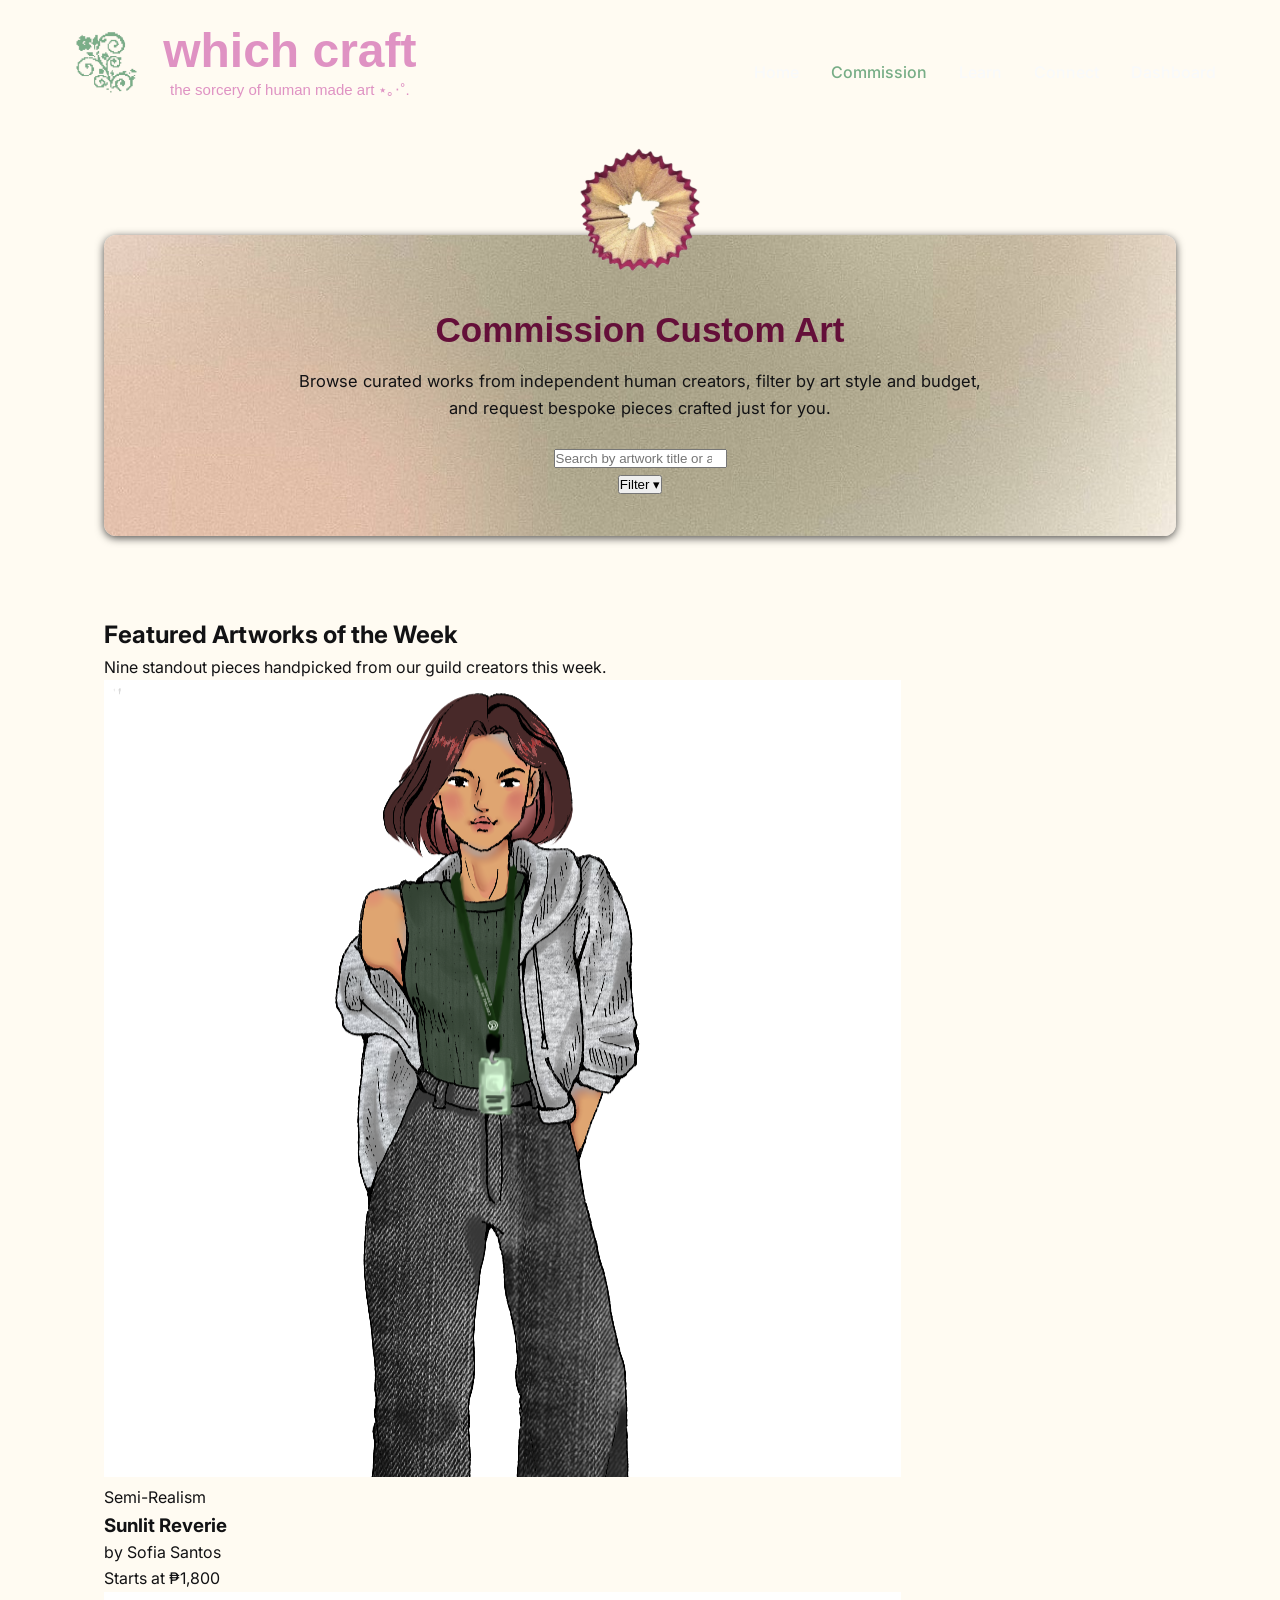
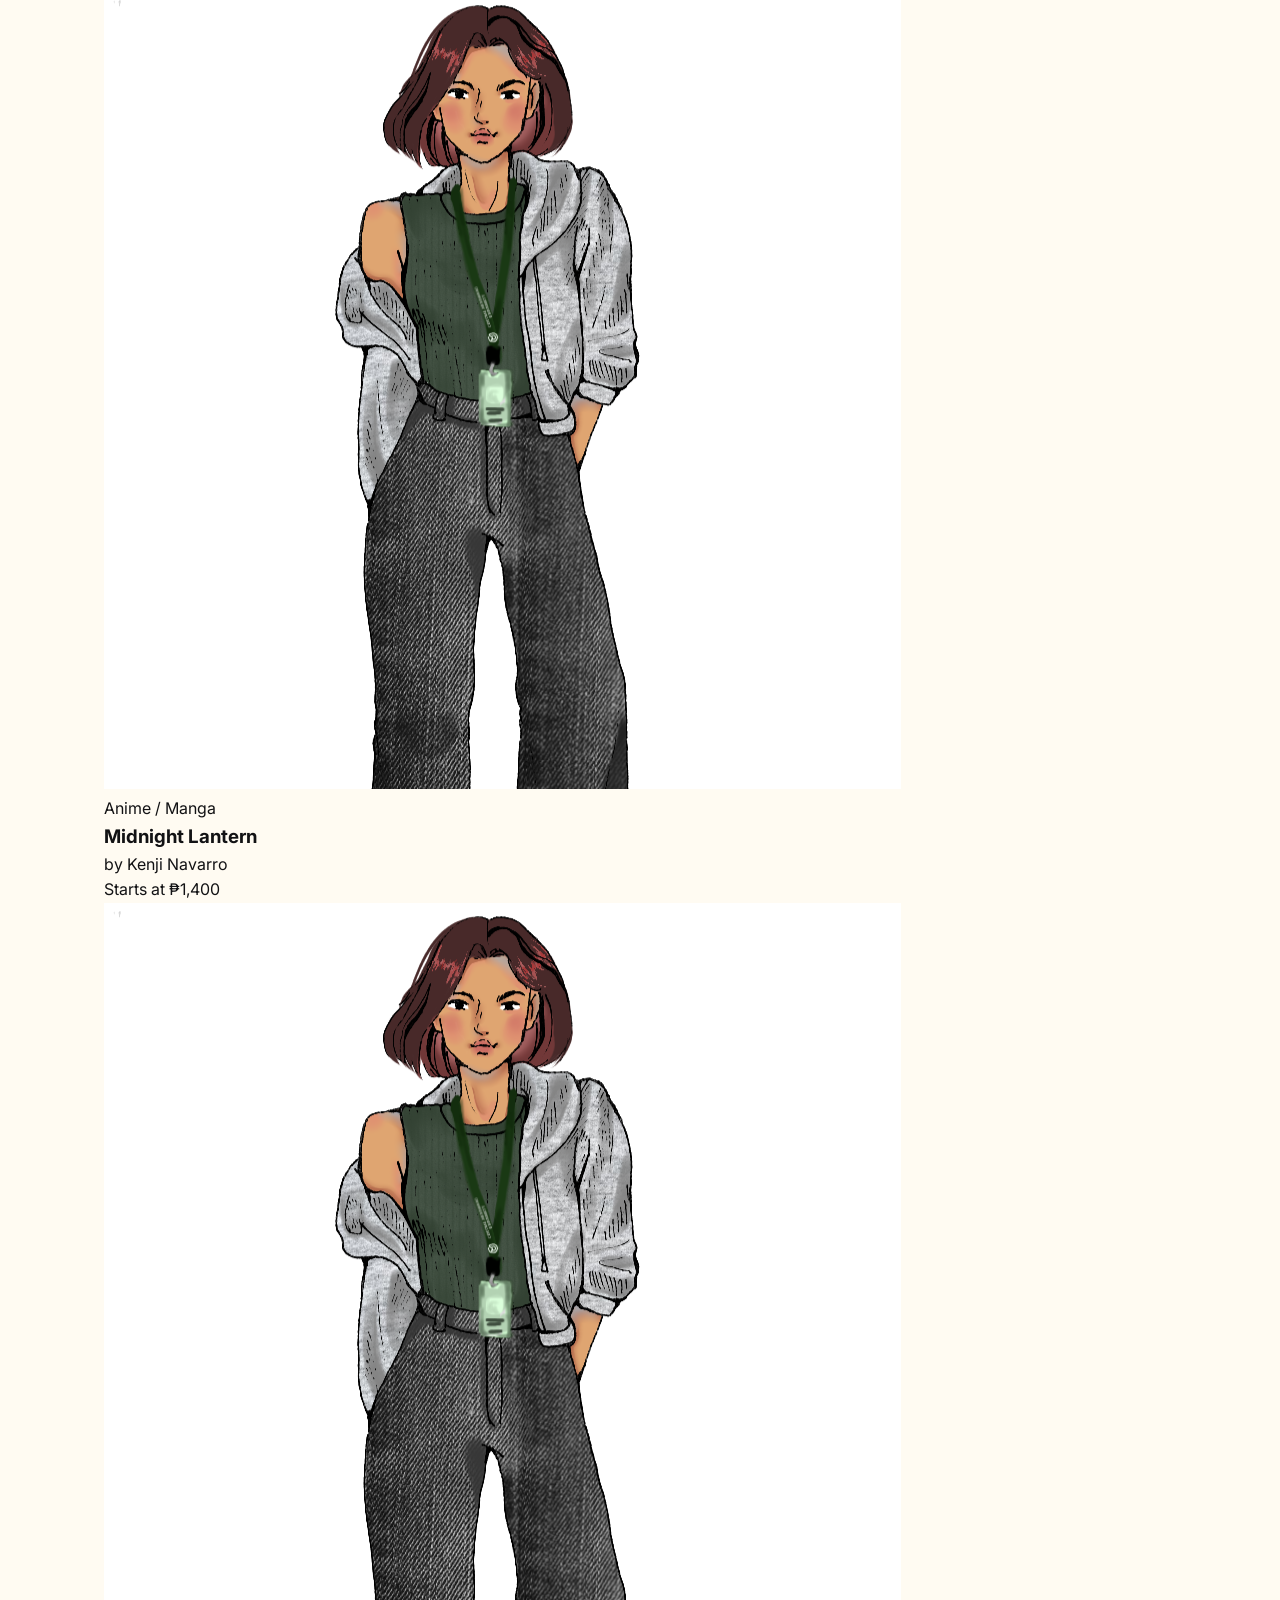
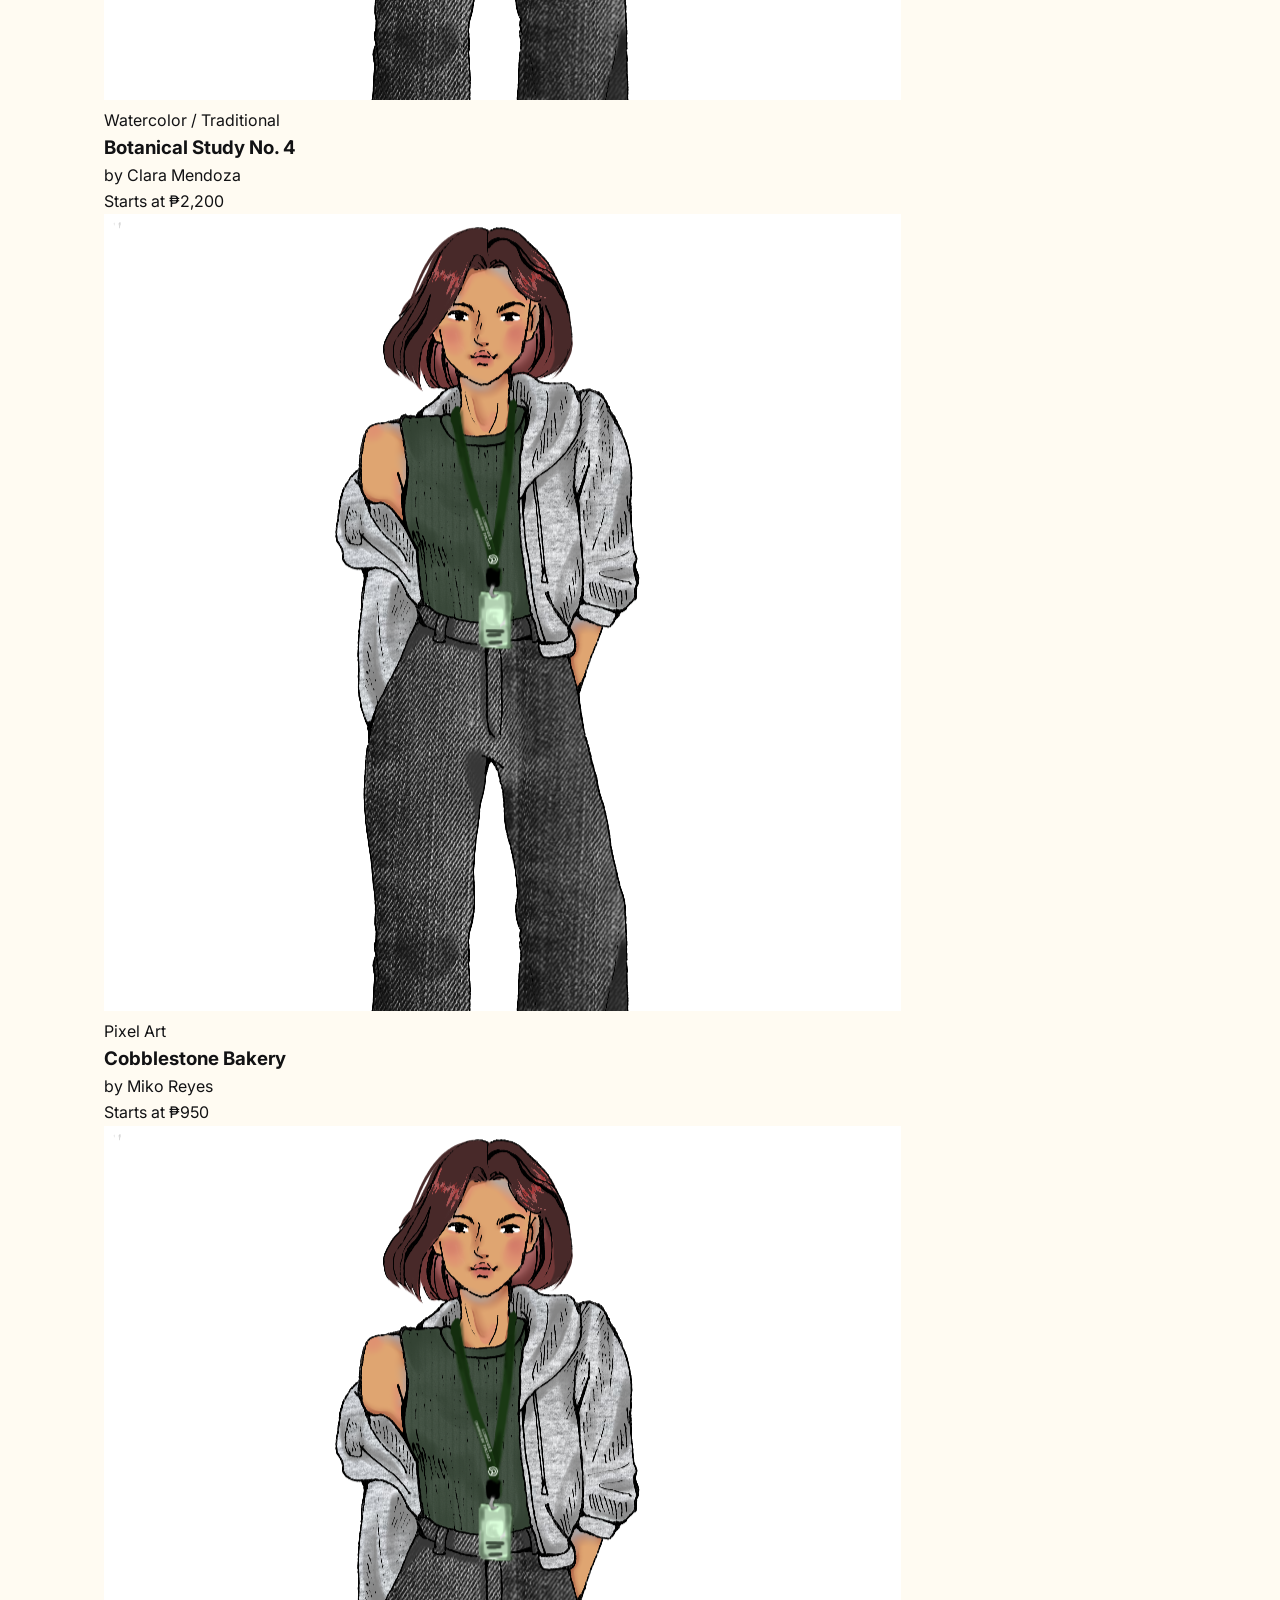
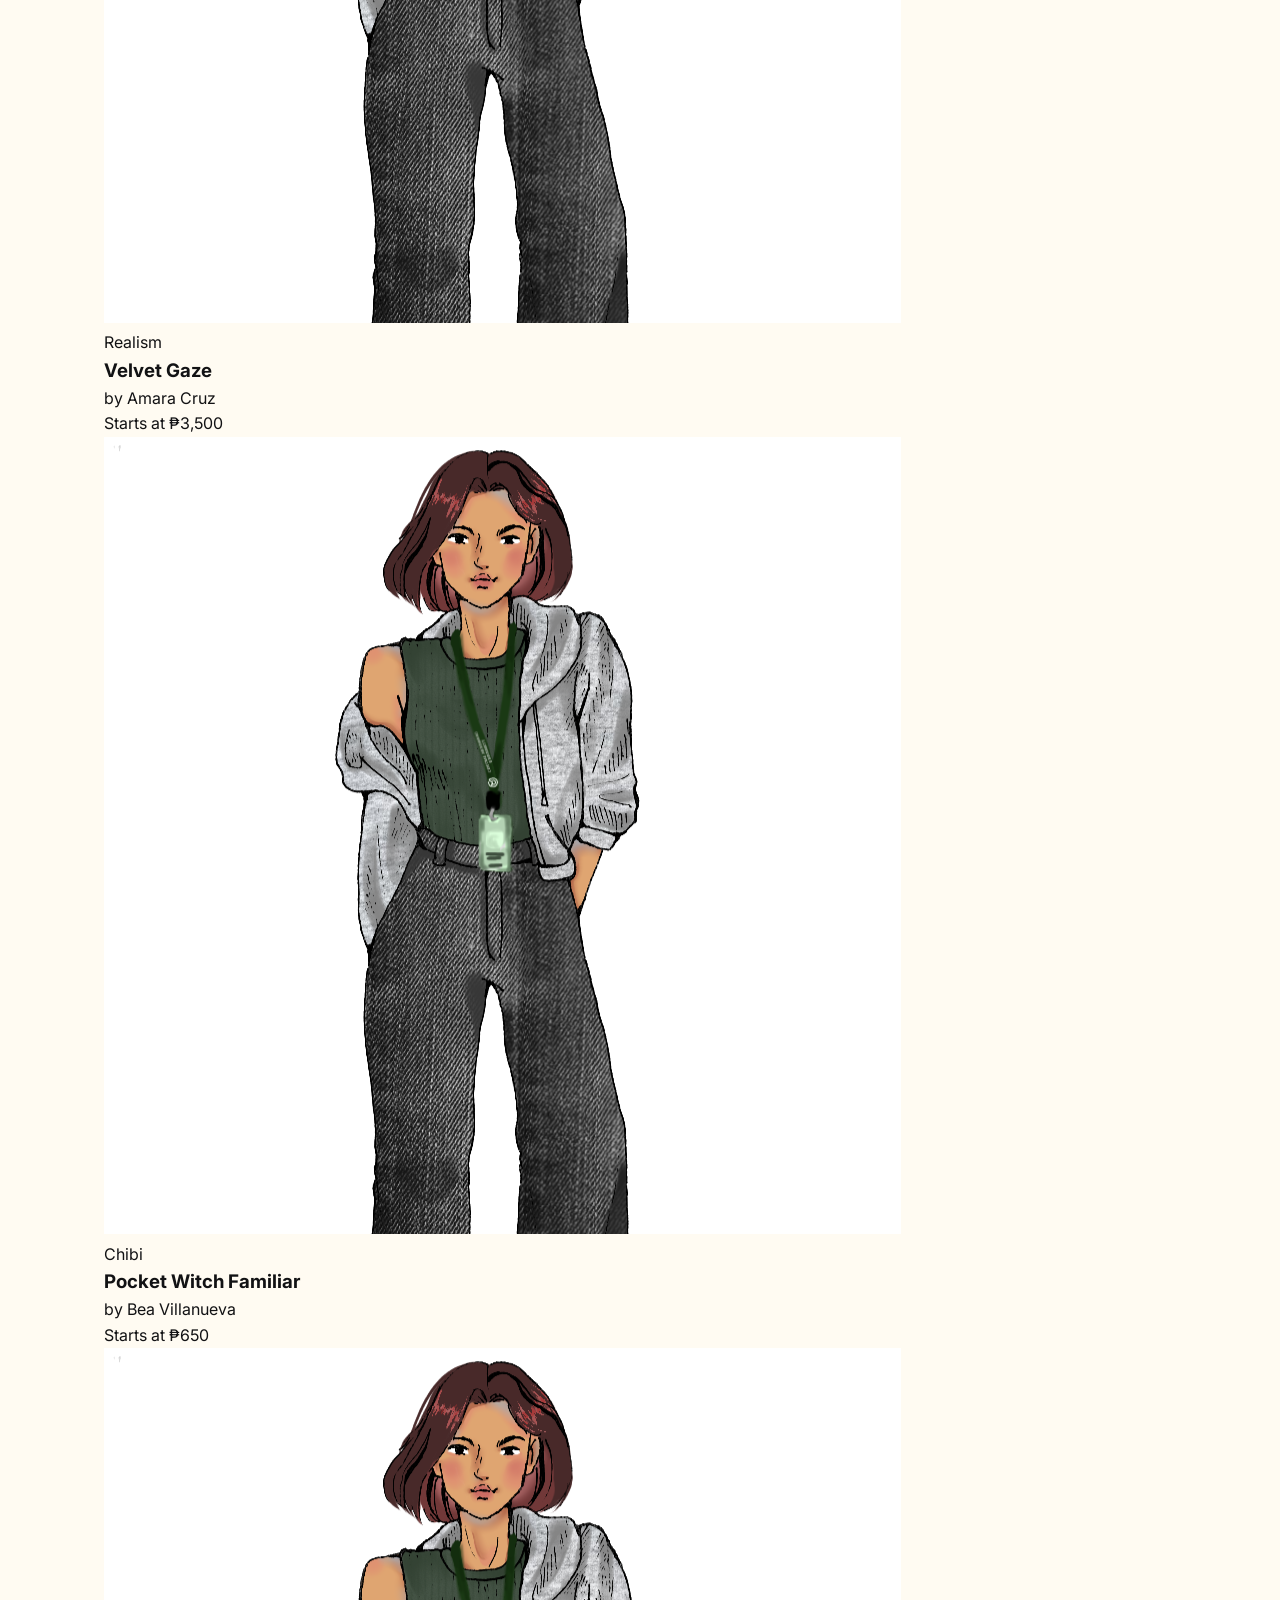
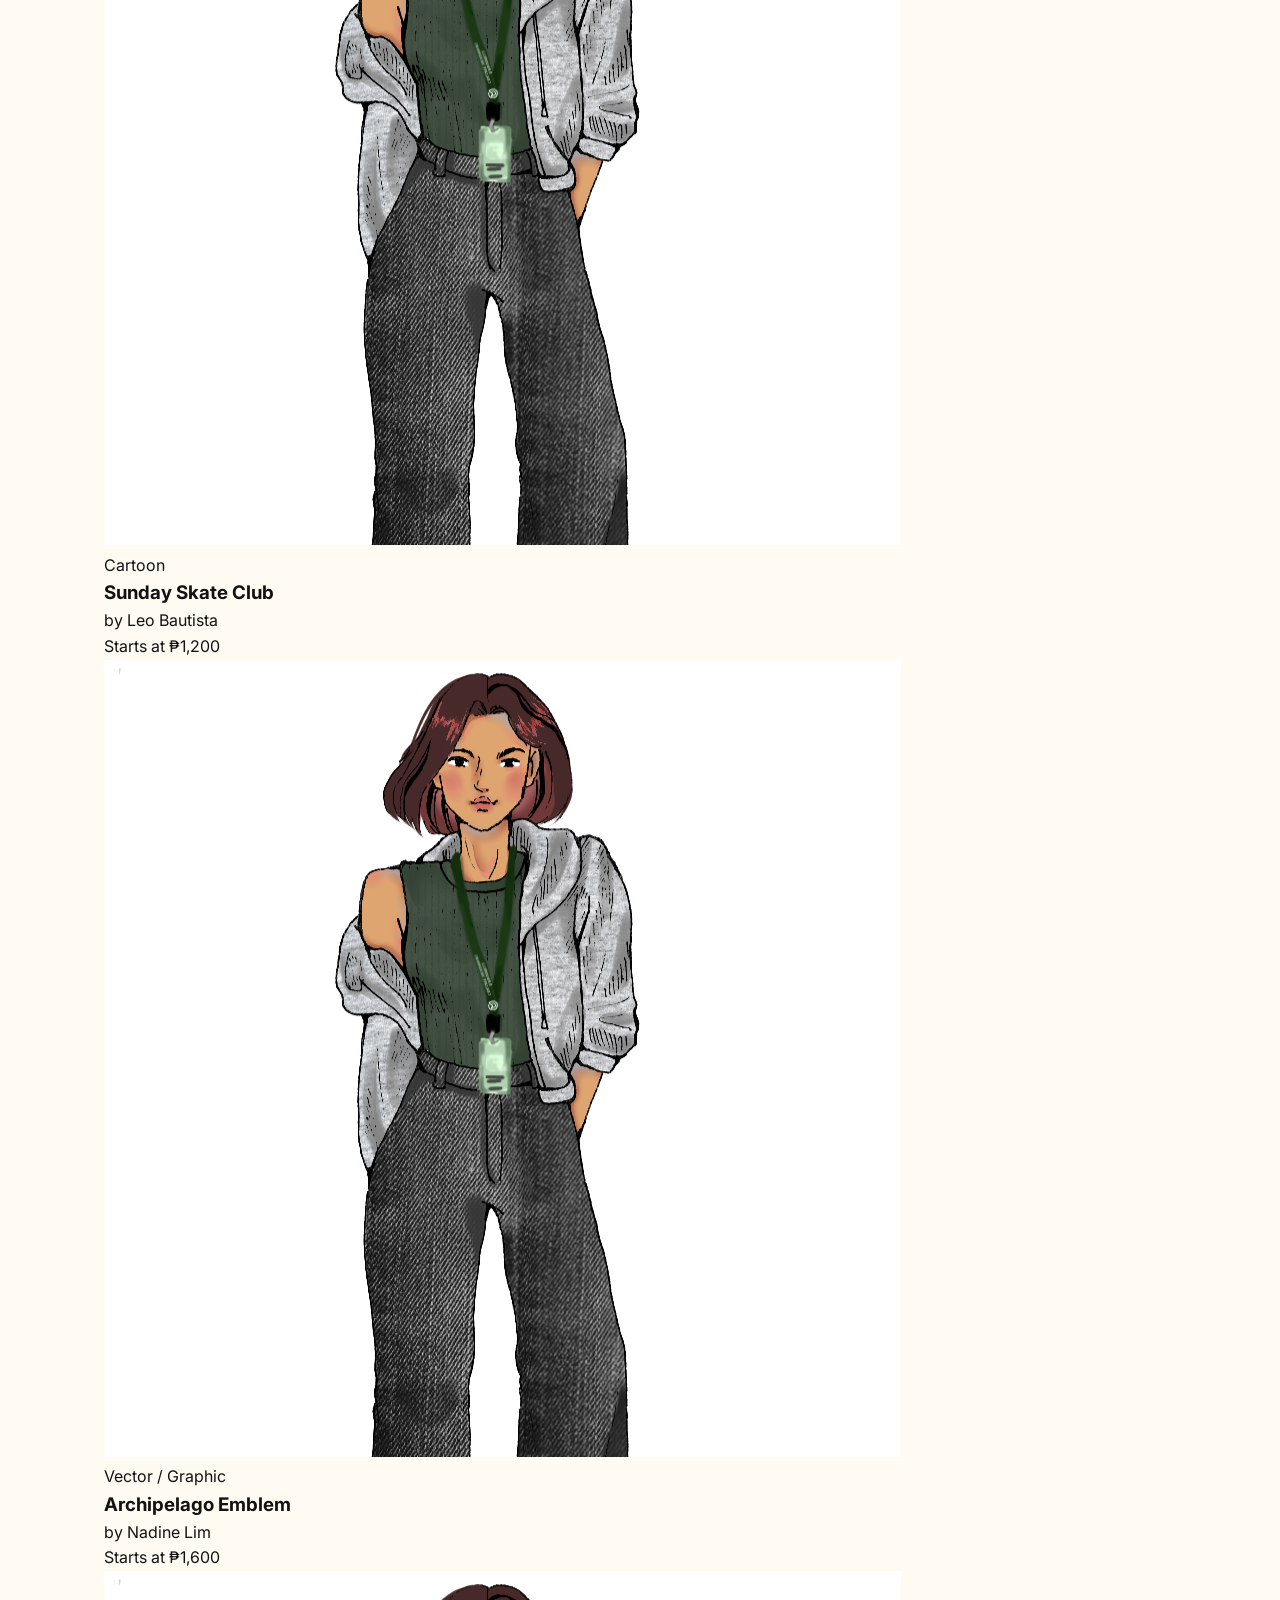
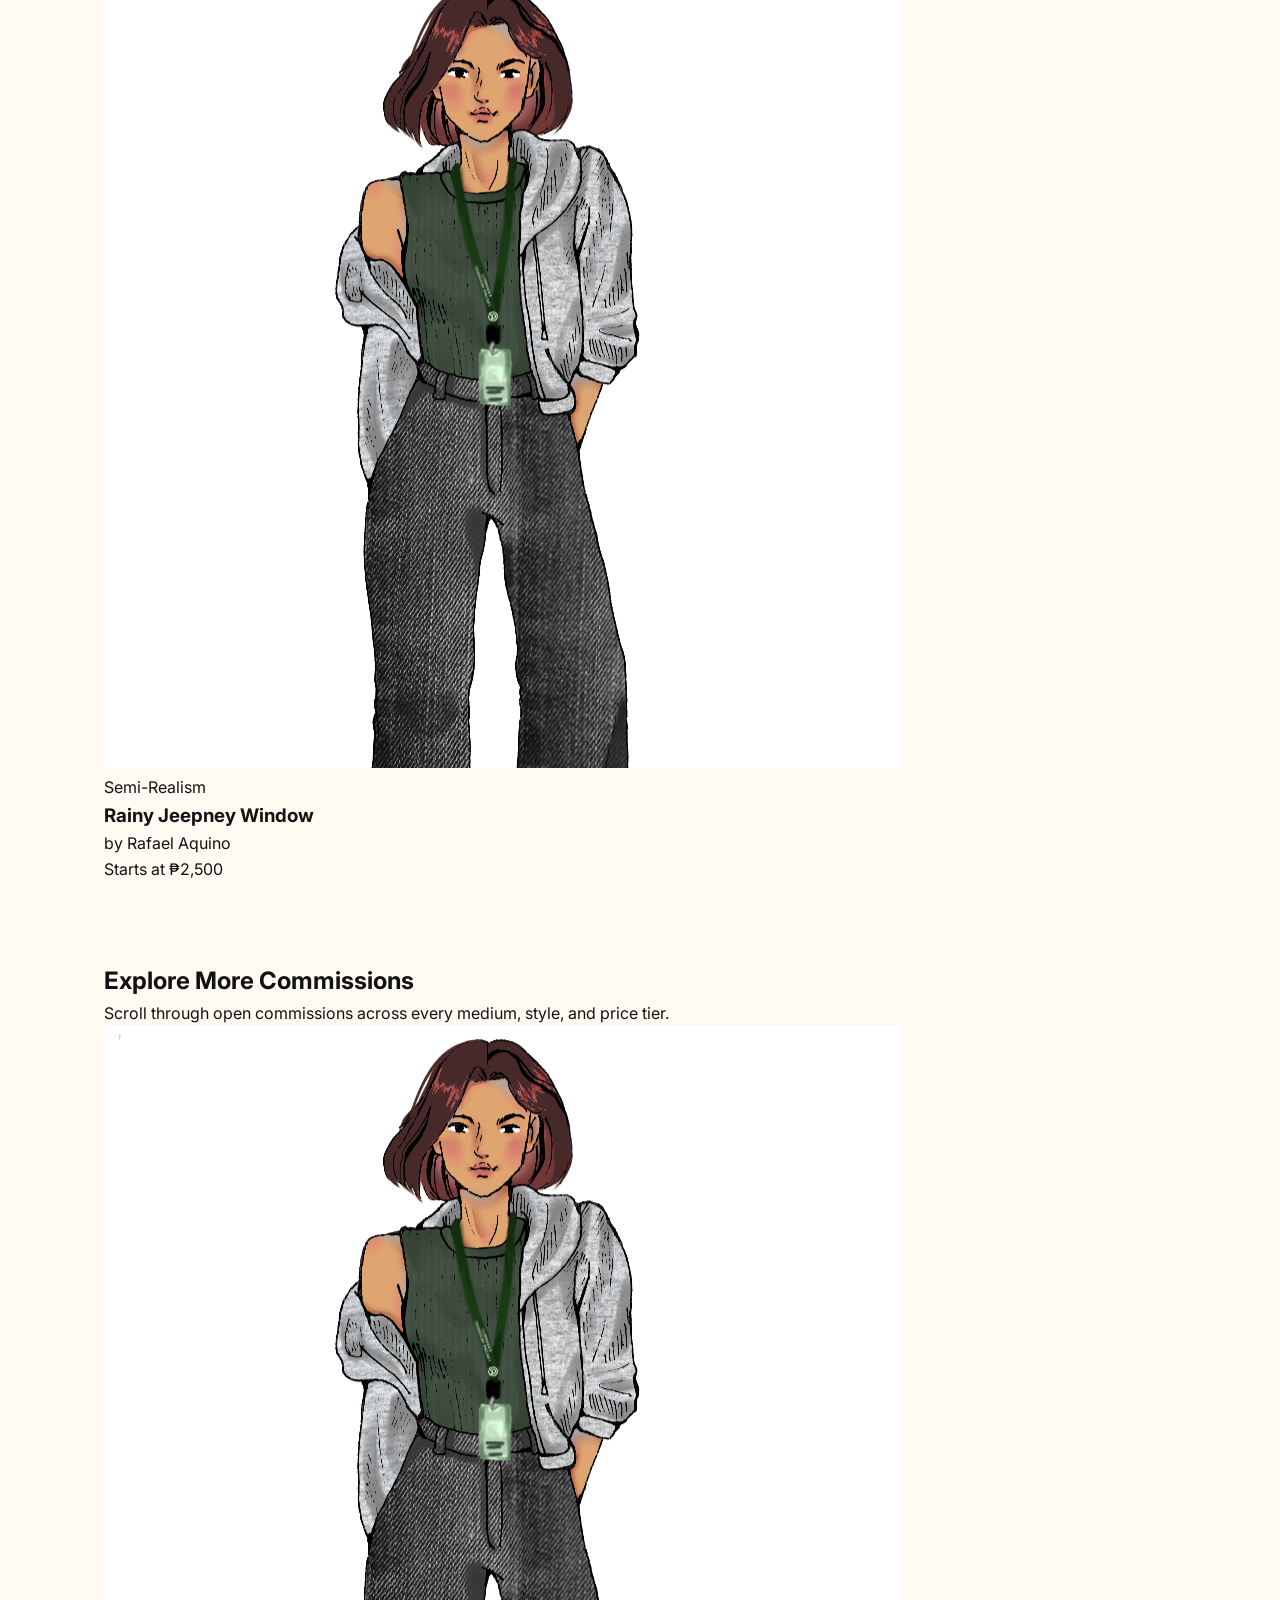
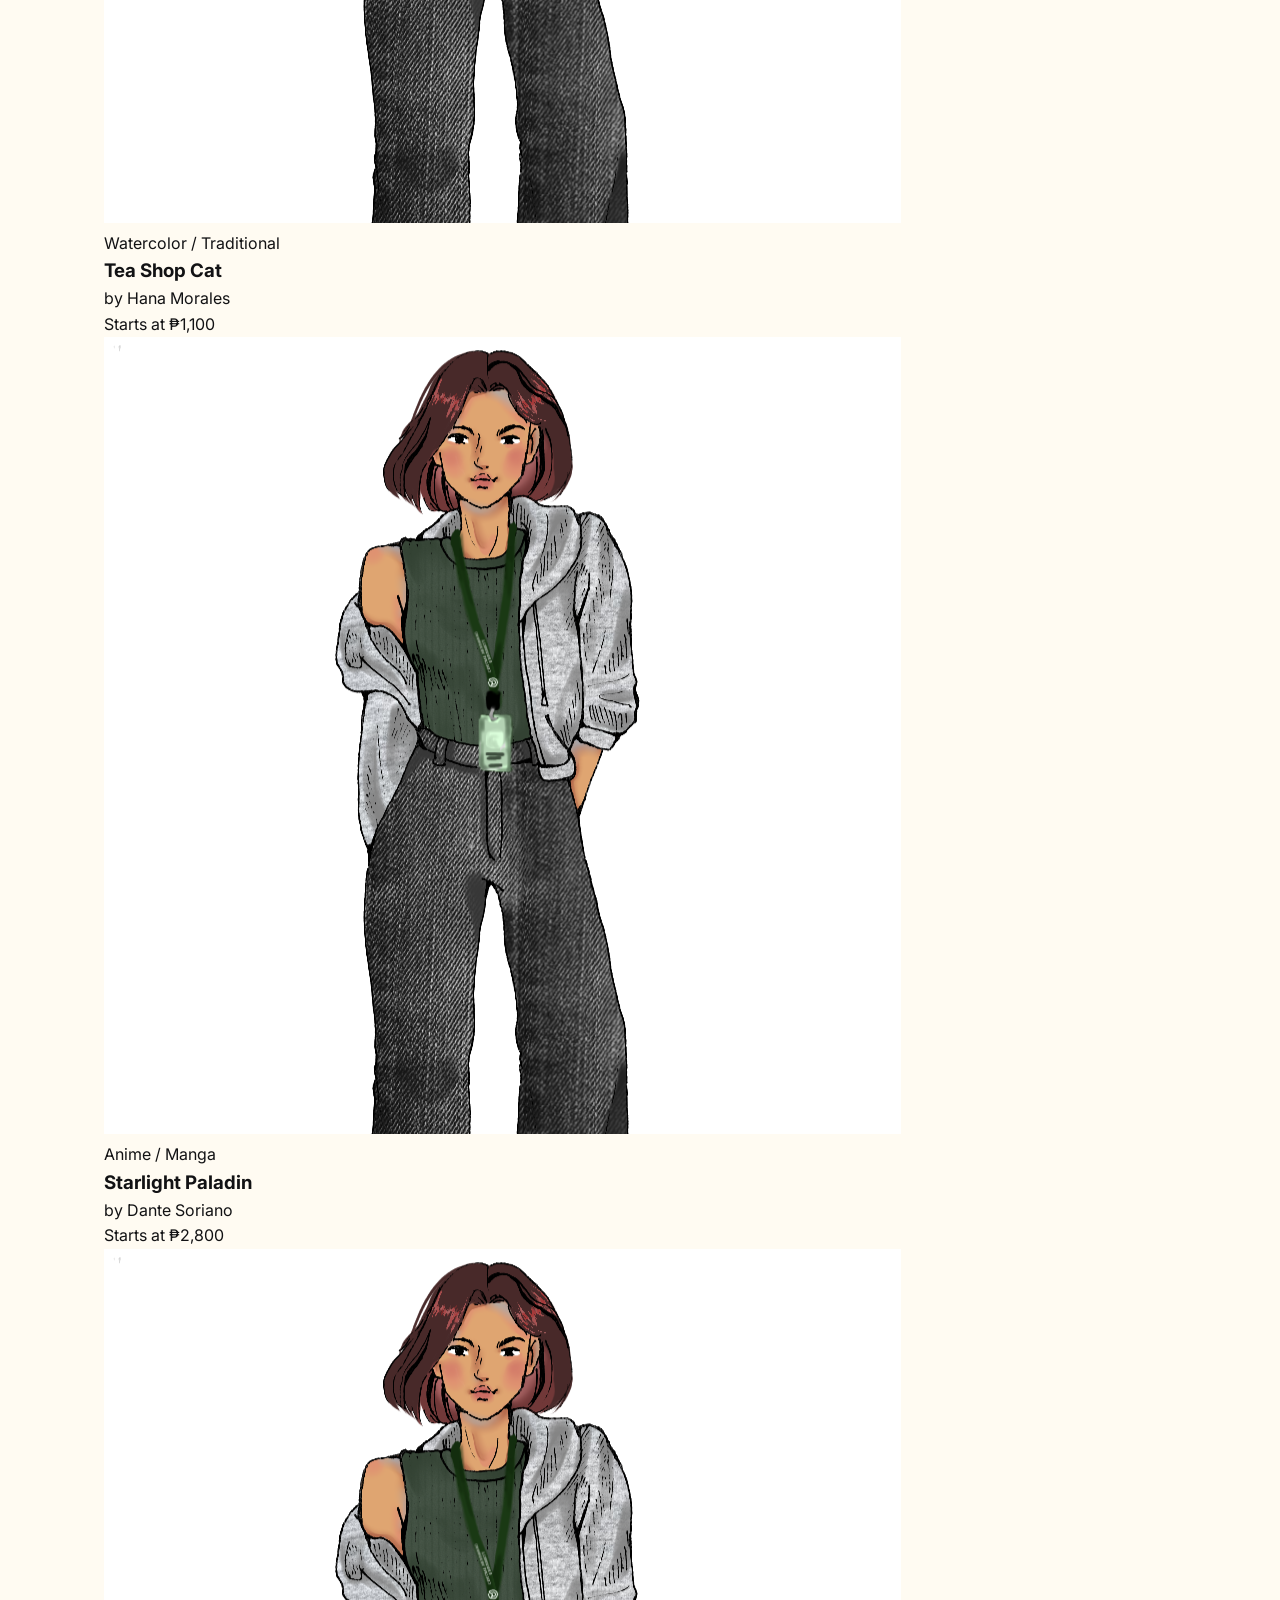
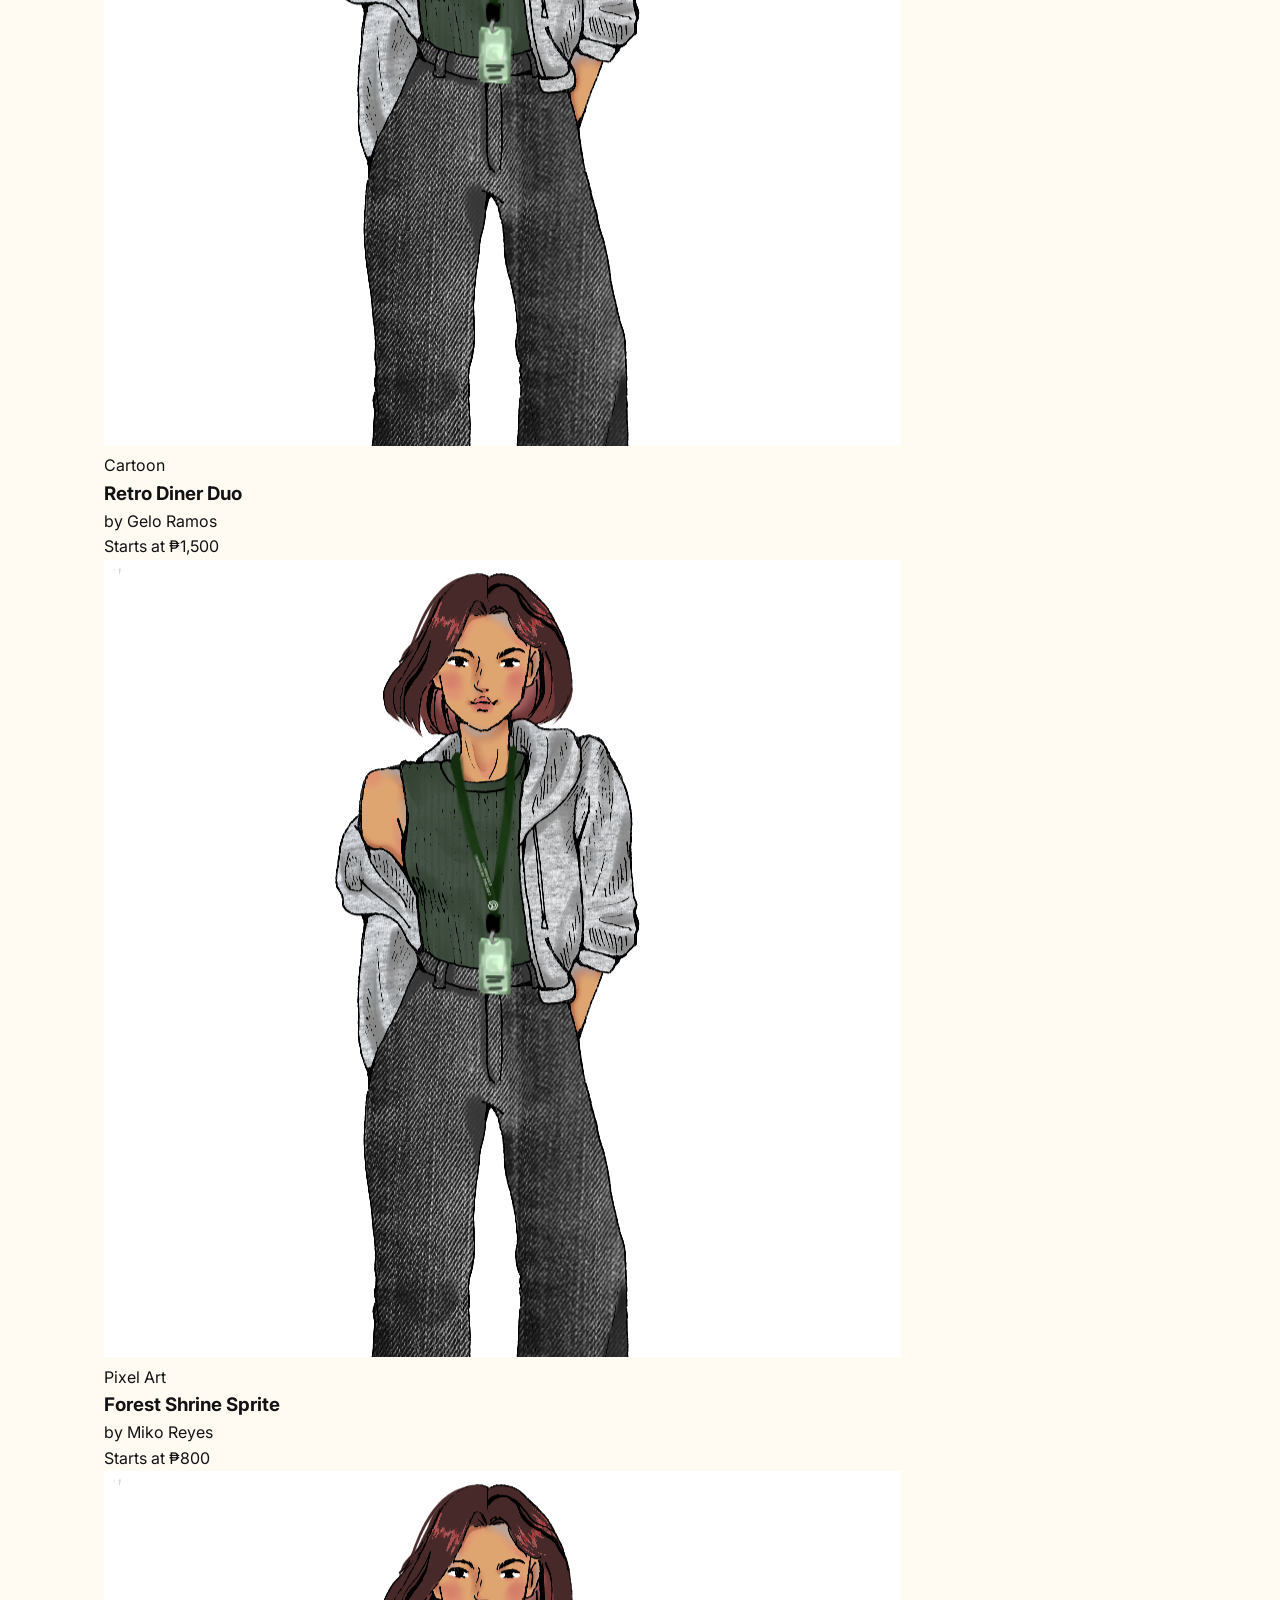
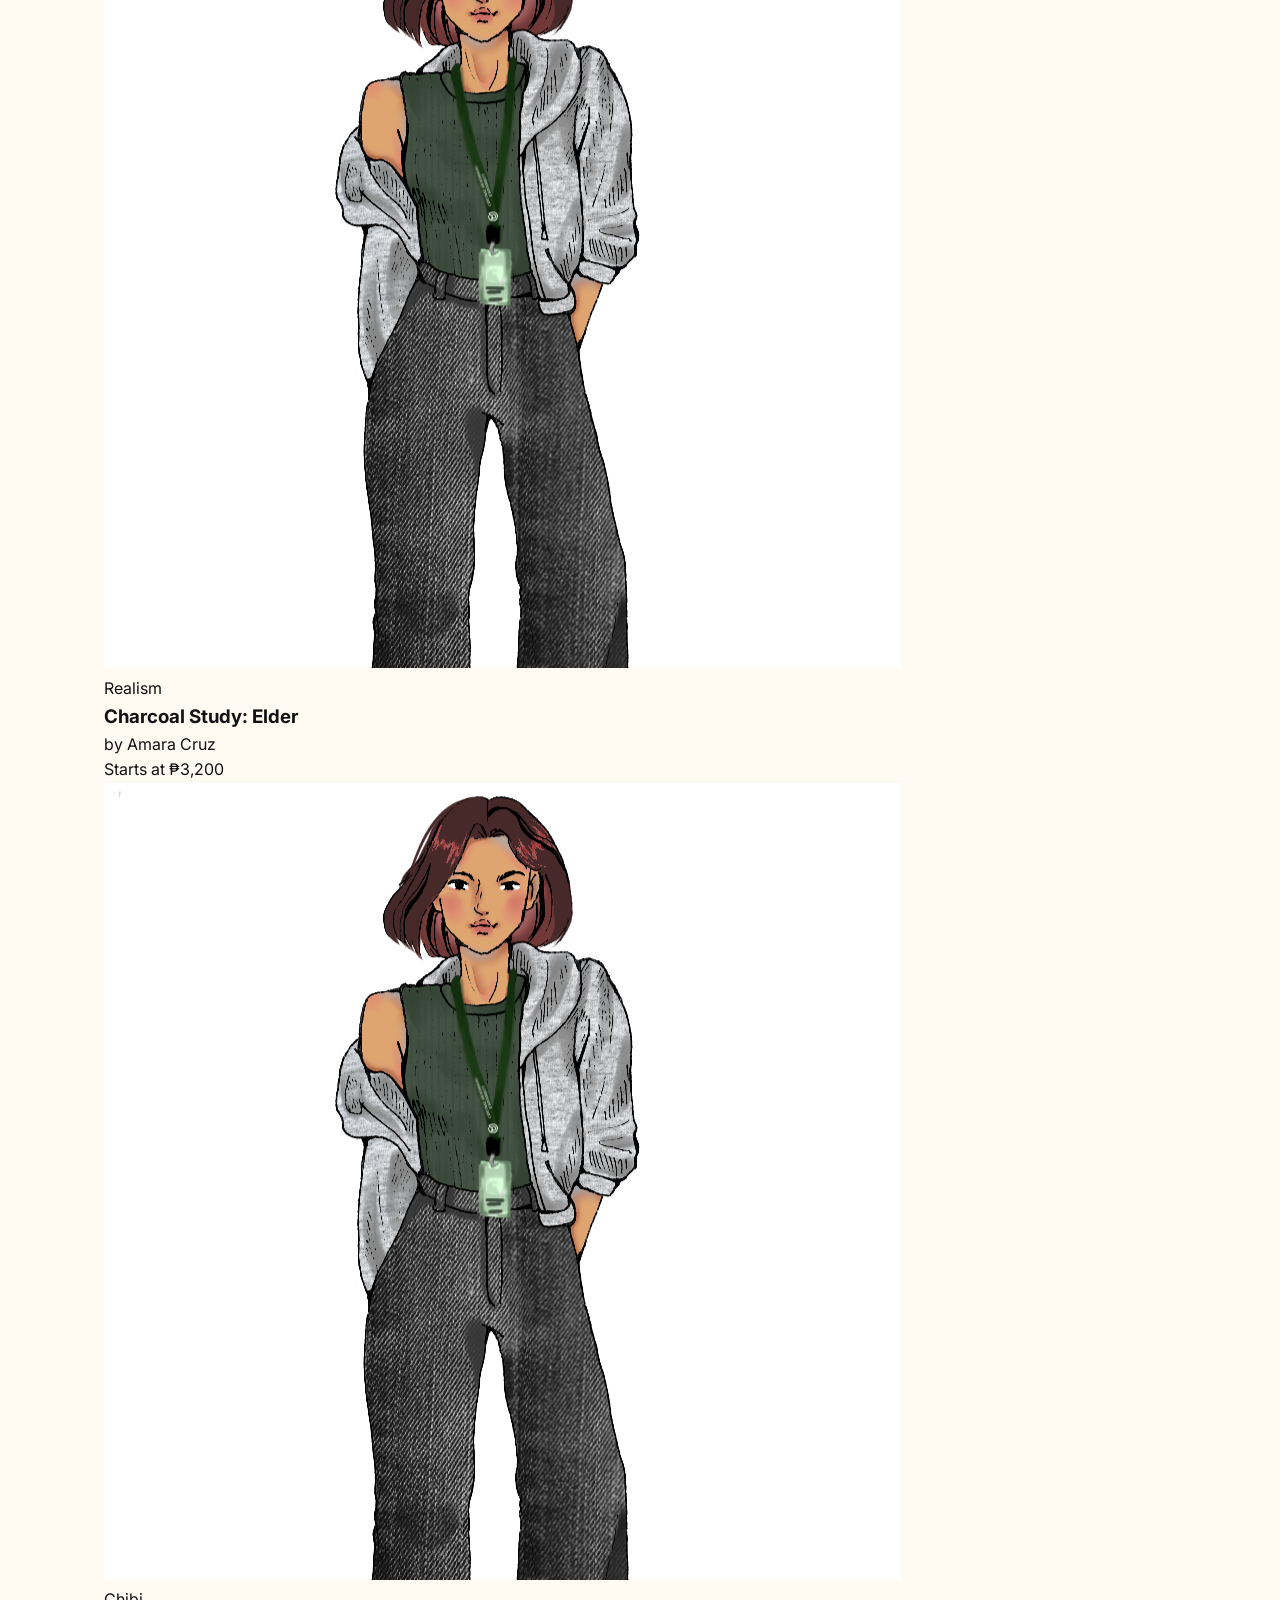
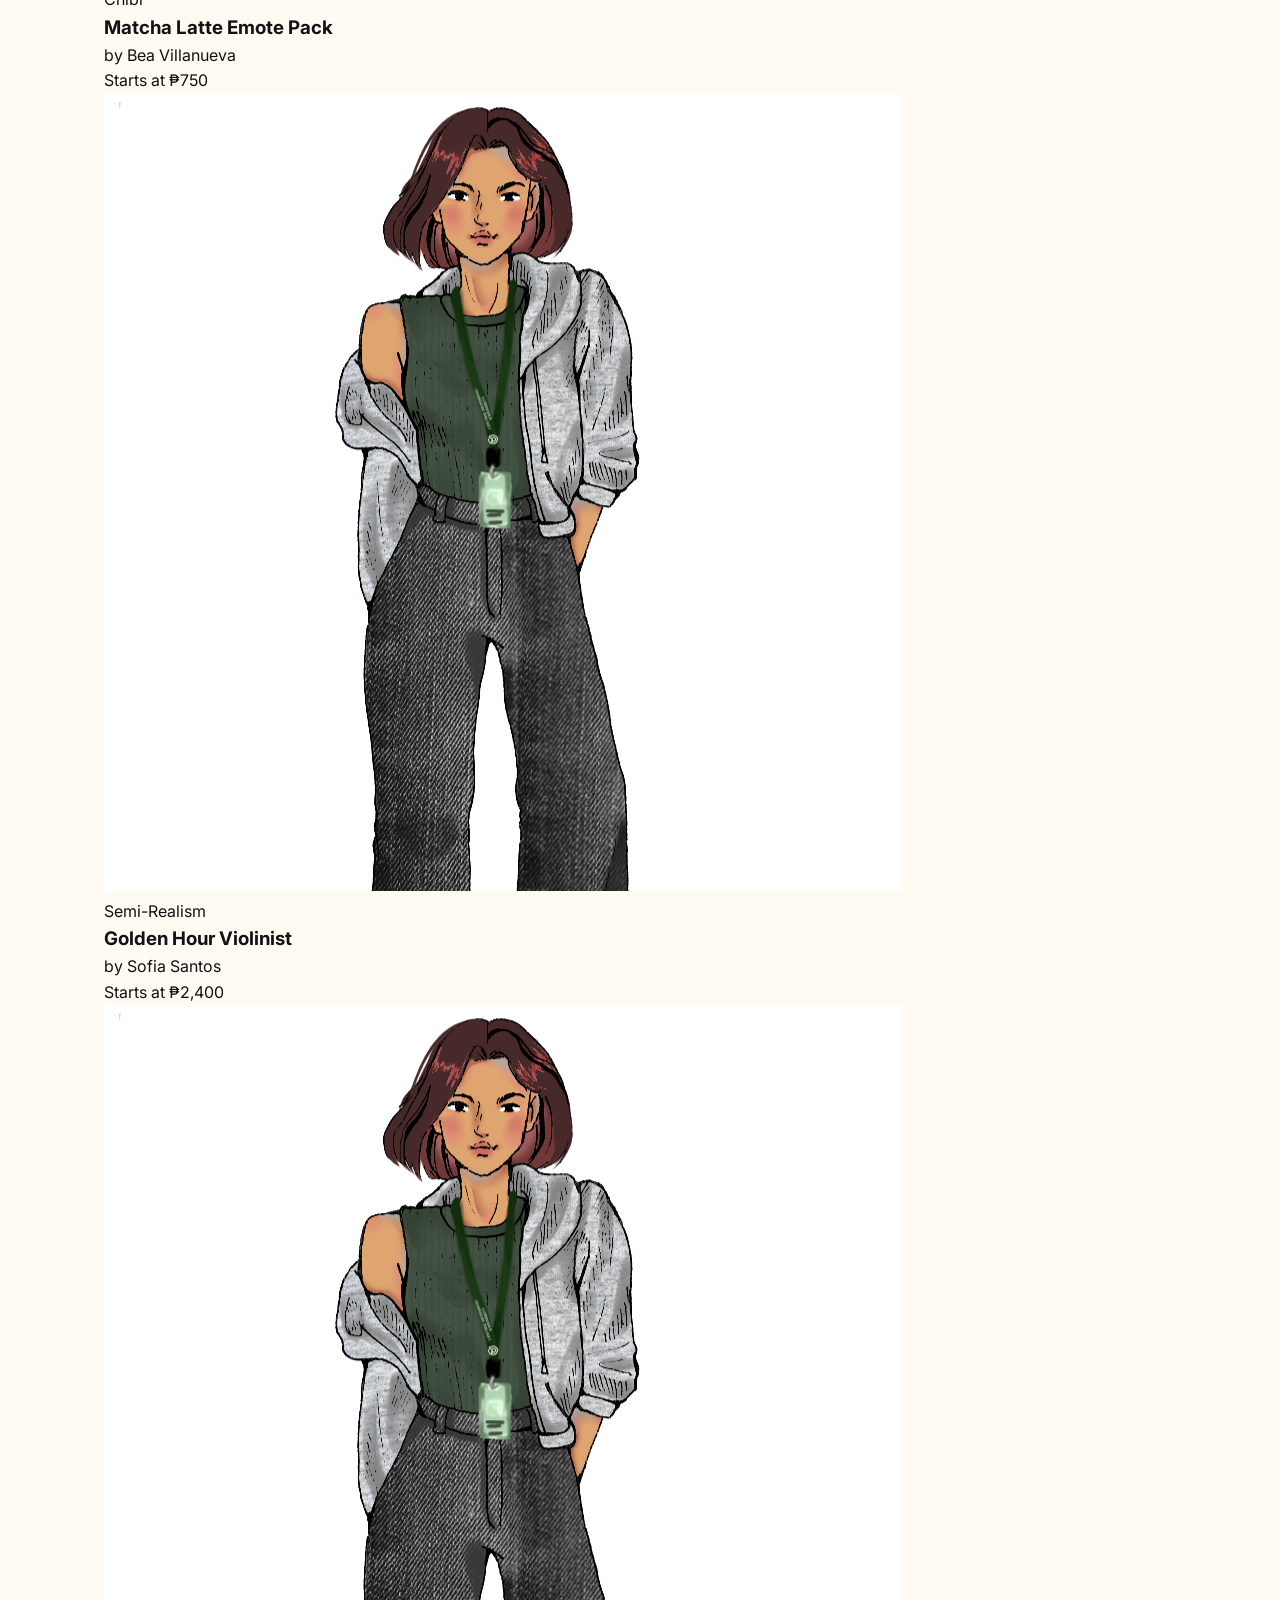
==== commission.html @ 5e0acb4c "added commission html and css for the commission-hero." ====
<!DOCTYPE html>
<html lang="en">
<head>
    <meta charset="UTF-8">
    <meta name="viewport" content="width=device-width, initial-scale=1.0">
    <title>Commission — Which Craft</title>

    <link rel="preconnect" href="https://fonts.googleapis.com">
    <link rel="preconnect" href="https://fonts.gstatic.com" crossorigin>
    <link href="https://fonts.googleapis.com/css2?family=Inter:ital,opsz,wght@0,14..32,100..900;1,14..32,100..900&family=Montserrat:ital,wght@0,100..900;1,100..900&family=Redaction+35:ital,wght@0,400;0,700;1,400&display=swap" rel="stylesheet">

    <link rel="stylesheet" href="css/style.css">
    <link rel="stylesheet" href="css/commission.css">
</head>
<body>

    <header>
        <div class="container">
            <img src="images/pixel.png" height="70" alt="which craft logo">
            <div class="words">
                <div class="logo">which craft</div>
                <p>the sorcery of human made art ⋆｡‧˚.</p>
            </div>
        </div>

        <nav>
            <ul>
                <li><a href="index.html">Home</a></li>
                <li><a href="commission.html" class="active">Commission</a></li>
                <li><a href="#">Learn</a></li>
                <li><a href="connect.html">Connect</a></li>
                <li><a href="#">Dashboard</a></li>
            </ul>
        </nav>
    </header>

    <main>
        <!-- Banner -->
        <section class="commission-hero">
            <img src="images/pencil-skin.png" alt="image for commission" class="commission-img">
            <h1>Commission Custom Art</h1>
            <p>Browse curated works from independent human creators, filter by art style and budget, and request bespoke pieces crafted just for you.</p>

            <!-- Search + Filter Bar -->
            <div class="search-filter-bar">
                <div class="search-box">
                    <input
                        type="search"
                        id="artworkSearch"
                        placeholder="Search by artwork title or artist name..."
                        aria-label="Search artworks by title or artist name"
                    >
                </div>

                <button
                    type="button"
                    class="filter-toggle-btn"
                    id="filterToggleBtn"
                    aria-expanded="false"
                    aria-controls="filterDrawer"
                >
                    Filter ▾
                </button>
            </div>

            <!-- Collapsible Filter Panel -->
            <div class="filter-drawer" id="filterDrawer" hidden>
                <div class="filter-panel-inner">
                    <div class="filter-group">
                        <h3>Art Styles</h3>
                        <div class="filter-style-chips">
                            <label class="filter-chip">
                                <input type="checkbox" name="styleFilter" value="realism">
                                <span>Realism</span>
                            </label>
                            <label class="filter-chip">
                                <input type="checkbox" name="styleFilter" value="semi-realism">
                                <span>Semi-Realism</span>
                            </label>
                            <label class="filter-chip">
                                <input type="checkbox" name="styleFilter" value="anime">
                                <span>Anime / Manga</span>
                            </label>
                            <label class="filter-chip">
                                <input type="checkbox" name="styleFilter" value="cartoon">
                                <span>Cartoon</span>
                            </label>
                            <label class="filter-chip">
                                <input type="checkbox" name="styleFilter" value="chibi">
                                <span>Chibi</span>
                            </label>
                            <label class="filter-chip">
                                <input type="checkbox" name="styleFilter" value="pixel-art">
                                <span>Pixel Art</span>
                            </label>
                            <label class="filter-chip">
                                <input type="checkbox" name="styleFilter" value="watercolor">
                                <span>Watercolor / Traditional</span>
                            </label>
                            <label class="filter-chip">
                                <input type="checkbox" name="styleFilter" value="vector">
                                <span>Vector / Graphic</span>
                            </label>
                        </div>
                    </div>

                    <div class="filter-group price-filter-group">
                        <h3>Price Range (PHP)</h3>
                        <div class="price-inputs">
                            <label>
                                <span>Min (₱)</span>
                                <input type="number" id="minPrice" min="0" step="50" placeholder="0">
                            </label>
                            <span class="price-dash">—</span>
                            <label>
                                <span>Max (₱)</span>
                                <input type="number" id="maxPrice" min="0" step="50" placeholder="10000">
                            </label>
                        </div>

                        <div class="filter-drawer-actions">
                            <button type="button" class="reset-filter-btn" id="resetFiltersBtn">Reset</button>
                            <button type="button" class="cta-button apply-filter-btn" id="applyFiltersBtn">Apply Filters</button>
                        </div>
                    </div>
                </div>
            </div>
        </section>

        <!-- Featured Artworks of the Week (3x3 Grid) -->
        <section class="featured-week-section" aria-labelledby="featuredHeading">
            <div class="section-heading">
                <h2 id="featuredHeading">Featured Artworks of the Week</h2>
                <p>Nine standout pieces handpicked from our guild creators this week.</p>
            </div>

            <div class="featured-grid" id="featuredGrid">
                <article class="art-item"
                    tabindex="0"
                    data-title="Sunlit Reverie"
                    data-artist="Sofia Santos"
                    data-style="semi-realism"
                    data-style-label="Semi-Realism"
                    data-price="1800"
                    data-turnaround="5–7 days"
                    data-description="Warm painterly portrait with soft afternoon lighting and textured brushwork."
                    data-profile="connect.html#sofia-santos"
                    data-commission="connect.html?artist=Sofia%20Santos">
                    <img src="images/morena.png" alt="Sunlit Reverie by Sofia Santos">
                    <div class="art-item-meta">
                        <span class="art-badge">Semi-Realism</span>
                        <h3>Sunlit Reverie</h3>
                        <p class="artist-byline">by Sofia Santos</p>
                        <p class="art-price">Starts at ₱1,800</p>
                    </div>
                </article>

                <article class="art-item"
                    tabindex="0"
                    data-title="Midnight Lantern"
                    data-artist="Kenji Navarro"
                    data-style="anime"
                    data-style-label="Anime / Manga"
                    data-price="1400"
                    data-turnaround="4–6 days"
                    data-description="Atmospheric character illustration with glowing paper lanterns and cel-shaded highlights."
                    data-profile="connect.html#kenji-navarro"
                    data-commission="connect.html?artist=Kenji%20Navarro">
                    <img src="images/morena.png" alt="Midnight Lantern by Kenji Navarro">
                    <div class="art-item-meta">
                        <span class="art-badge">Anime / Manga</span>
                        <h3>Midnight Lantern</h3>
                        <p class="artist-byline">by Kenji Navarro</p>
                        <p class="art-price">Starts at ₱1,400</p>
                    </div>
                </article>

                <article class="art-item"
                    tabindex="0"
                    data-title="Botanical Study No. 4"
                    data-artist="Clara Mendoza"
                    data-style="watercolor"
                    data-style-label="Watercolor / Traditional"
                    data-price="2200"
                    data-turnaround="7–10 days"
                    data-description="Hand-painted cold-press watercolor botanical composition scanned at 600 DPI."
                    data-profile="connect.html#clara-mendoza"
                    data-commission="connect.html?artist=Clara%20Mendoza">
                    <img src="images/morena.png" alt="Botanical Study No. 4 by Clara Mendoza">
                    <div class="art-item-meta">
                        <span class="art-badge">Watercolor / Traditional</span>
                        <h3>Botanical Study No. 4</h3>
                        <p class="artist-byline">by Clara Mendoza</p>
                        <p class="art-price">Starts at ₱2,200</p>
                    </div>
                </article>

                <article class="art-item"
                    tabindex="0"
                    data-title="Cobblestone Bakery"
                    data-artist="Miko Reyes"
                    data-style="pixel-art"
                    data-style-label="Pixel Art"
                    data-price="950"
                    data-turnaround="3–5 days"
                    data-description="Cozy isometric storefront scene crafted pixel-by-pixel with custom warm palette."
                    data-profile="connect.html#miko-reyes"
                    data-commission="connect.html?artist=Miko%20Reyes">
                    <img src="images/morena.png" alt="Cobblestone Bakery by Miko Reyes">
                    <div class="art-item-meta">
                        <span class="art-badge">Pixel Art</span>
                        <h3>Cobblestone Bakery</h3>
                        <p class="artist-byline">by Miko Reyes</p>
                        <p class="art-price">Starts at ₱950</p>
                    </div>
                </article>

                <article class="art-item"
                    tabindex="0"
                    data-title="Velvet Gaze"
                    data-artist="Amara Cruz"
                    data-style="realism"
                    data-style-label="Realism"
                    data-price="3500"
                    data-turnaround="10–14 days"
                    data-description="Detailed realistic oil-style digital portrait focusing on skin texture and expression."
                    data-profile="connect.html#amara-cruz"
                    data-commission="connect.html?artist=Amara%20Cruz">
                    <img src="images/morena.png" alt="Velvet Gaze by Amara Cruz">
                    <div class="art-item-meta">
                        <span class="art-badge">Realism</span>
                        <h3>Velvet Gaze</h3>
                        <p class="artist-byline">by Amara Cruz</p>
                        <p class="art-price">Starts at ₱3,500</p>
                    </div>
                </article>

                <article class="art-item"
                    tabindex="0"
                    data-title="Pocket Witch Familiar"
                    data-artist="Bea Villanueva"
                    data-style="chibi"
                    data-style-label="Chibi"
                    data-price="650"
                    data-turnaround="2–4 days"
                    data-description="Expressive chibi mascot character ready for stickers, badges, or stream overlays."
                    data-profile="connect.html#bea-villanueva"
                    data-commission="connect.html?artist=Bea%20Villanueva">
                    <img src="images/morena.png" alt="Pocket Witch Familiar by Bea Villanueva">
                    <div class="art-item-meta">
                        <span class="art-badge">Chibi</span>
                        <h3>Pocket Witch Familiar</h3>
                        <p class="artist-byline">by Bea Villanueva</p>
                        <p class="art-price">Starts at ₱650</p>
                    </div>
                </article>

                <article class="art-item"
                    tabindex="0"
                    data-title="Sunday Skate Club"
                    data-artist="Leo Bautista"
                    data-style="cartoon"
                    data-style-label="Cartoon"
                    data-price="1200"
                    data-turnaround="4–5 days"
                    data-description="Bold linework and energetic cartoon character sheet with two expression variants."
                    data-profile="connect.html#leo-bautista"
                    data-commission="connect.html?artist=Leo%20Bautista">
                    <img src="images/morena.png" alt="Sunday Skate Club by Leo Bautista">
                    <div class="art-item-meta">
                        <span class="art-badge">Cartoon</span>
                        <h3>Sunday Skate Club</h3>
                        <p class="artist-byline">by Leo Bautista</p>
                        <p class="art-price">Starts at ₱1,200</p>
                    </div>
                </article>

                <article class="art-item"
                    tabindex="0"
                    data-title="Archipelago Emblem"
                    data-artist="Nadine Lim"
                    data-style="vector"
                    data-style-label="Vector / Graphic"
                    data-price="1600"
                    data-turnaround="3–5 days"
                    data-description="Scalable geometric editorial illustration delivered in SVG, PDF, and high-res PNG."
                    data-profile="connect.html#nadine-lim"
                    data-commission="connect.html?artist=Nadine%20Lim">
                    <img src="images/morena.png" alt="Archipelago Emblem by Nadine Lim">
                    <div class="art-item-meta">
                        <span class="art-badge">Vector / Graphic</span>
                        <h3>Archipelago Emblem</h3>
                        <p class="artist-byline">by Nadine Lim</p>
                        <p class="art-price">Starts at ₱1,600</p>
                    </div>
                </article>

                <article class="art-item"
                    tabindex="0"
                    data-title="Rainy Jeepney Window"
                    data-artist="Rafael Aquino"
                    data-style="semi-realism"
                    data-style-label="Semi-Realism"
                    data-price="2500"
                    data-turnaround="6–8 days"
                    data-description="Nostalgic evening commuter scene with neon reflections and cinematic depth."
                    data-profile="connect.html#rafael-aquino"
                    data-commission="connect.html?artist=Rafael%20Aquino">
                    <img src="images/morena.png" alt="Rainy Jeepney Window by Rafael Aquino">
                    <div class="art-item-meta">
                        <span class="art-badge">Semi-Realism</span>
                        <h3>Rainy Jeepney Window</h3>
                        <p class="artist-byline">by Rafael Aquino</p>
                        <p class="art-price">Starts at ₱2,500</p>
                    </div>
                </article>
            </div>
        </section>

        <!-- Pinterest-Style Masonry Feed -->
        <section class="explore-feed-section" aria-labelledby="exploreHeading">
            <div class="section-heading">
                <h2 id="exploreHeading">Explore More Commissions</h2>
                <p>Scroll through open commissions across every medium, style, and price tier.</p>
            </div>

            <div class="masonry-feed" id="masonryFeed">
                <article class="art-item masonry-card"
                    tabindex="0"
                    data-title="Tea Shop Cat"
                    data-artist="Hana Morales"
                    data-style="watercolor"
                    data-style-label="Watercolor / Traditional"
                    data-price="1100"
                    data-turnaround="5 days"
                    data-description="Delicate ink-and-wash illustration of a calico cat napping beside ceramic teacups."
                    data-profile="connect.html#hana-morales"
                    data-commission="connect.html?artist=Hana%20Morales">
                    <img src="images/morena.png" alt="Tea Shop Cat by Hana Morales" class="ratio-tall">
                    <div class="art-item-meta">
                        <span class="art-badge">Watercolor / Traditional</span>
                        <h3>Tea Shop Cat</h3>
                        <p class="artist-byline">by Hana Morales</p>
                        <p class="art-price">Starts at ₱1,100</p>
                    </div>
                </article>

                <article class="art-item masonry-card"
                    tabindex="0"
                    data-title="Starlight Paladin"
                    data-artist="Dante Soriano"
                    data-style="anime"
                    data-style-label="Anime / Manga"
                    data-price="2800"
                    data-turnaround="7–9 days"
                    data-description="Full-body fantasy character render with ornate armor detailing and magic effects."
                    data-profile="connect.html#dante-soriano"
                    data-commission="connect.html?artist=Dante%20Soriano">
                    <img src="images/morena.png" alt="Starlight Paladin by Dante Soriano" class="ratio-square">
                    <div class="art-item-meta">
                        <span class="art-badge">Anime / Manga</span>
                        <h3>Starlight Paladin</h3>
                        <p class="artist-byline">by Dante Soriano</p>
                        <p class="art-price">Starts at ₱2,800</p>
                    </div>
                </article>

                <article class="art-item masonry-card"
                    tabindex="0"
                    data-title="Retro Diner Duo"
                    data-artist="Gelo Ramos"
                    data-style="cartoon"
                    data-style-label="Cartoon"
                    data-price="1500"
                    data-turnaround="4–6 days"
                    data-description="Two-character cartoon couple portrait in a 1990s Saturday-morning animation style."
                    data-profile="connect.html#gelo-ramos"
                    data-commission="connect.html?artist=Gelo%20Ramos">
                    <img src="images/morena.png" alt="Retro Diner Duo by Gelo Ramos" class="ratio-wide">
                    <div class="art-item-meta">
                        <span class="art-badge">Cartoon</span>
                        <h3>Retro Diner Duo</h3>
                        <p class="artist-byline">by Gelo Ramos</p>
                        <p class="art-price">Starts at ₱1,500</p>
                    </div>
                </article>

                <article class="art-item masonry-card"
                    tabindex="0"
                    data-title="Forest Shrine Sprite"
                    data-artist="Miko Reyes"
                    data-style="pixel-art"
                    data-style-label="Pixel Art"
                    data-price="800"
                    data-turnaround="3 days"
                    data-description="Animated or static 16-bit portrait bust ideal for indie games and avatars."
                    data-profile="connect.html#miko-reyes"
                    data-commission="connect.html?artist=Miko%20Reyes">
                    <img src="images/morena.png" alt="Forest Shrine Sprite by Miko Reyes" class="ratio-tall">
                    <div class="art-item-meta">
                        <span class="art-badge">Pixel Art</span>
                        <h3>Forest Shrine Sprite</h3>
                        <p class="artist-byline">by Miko Reyes</p>
                        <p class="art-price">Starts at ₱800</p>
                    </div>
                </article>

                <article class="art-item masonry-card"
                    tabindex="0"
                    data-title="Charcoal Study: Elder"
                    data-artist="Amara Cruz"
                    data-style="realism"
                    data-style-label="Realism"
                    data-price="3200"
                    data-turnaround="9–12 days"
                    data-description="High-contrast realism bust capturing fine detail, light falloff, and emotion."
                    data-profile="connect.html#amara-cruz"
                    data-commission="connect.html?artist=Amara%20Cruz">
                    <img src="images/morena.png" alt="Charcoal Study: Elder by Amara Cruz" class="ratio-square">
                    <div class="art-item-meta">
                        <span class="art-badge">Realism</span>
                        <h3>Charcoal Study: Elder</h3>
                        <p class="artist-byline">by Amara Cruz</p>
                        <p class="art-price">Starts at ₱3,200</p>
                    </div>
                </article>

                <article class="art-item masonry-card"
                    tabindex="0"
                    data-title="Matcha Latte Emote Pack"
                    data-artist="Bea Villanueva"
                    data-style="chibi"
                    data-style-label="Chibi"
                    data-price="750"
                    data-turnaround="2–3 days"
                    data-description="Set of 3 custom chibi expression badges sized for Discord and Twitch."
                    data-profile="connect.html#bea-villanueva"
                    data-commission="connect.html?artist=Bea%20Villanueva">
                    <img src="images/morena.png" alt="Matcha Latte Emote Pack by Bea Villanueva" class="ratio-wide">
                    <div class="art-item-meta">
                        <span class="art-badge">Chibi</span>
                        <h3>Matcha Latte Emote Pack</h3>
                        <p class="artist-byline">by Bea Villanueva</p>
                        <p class="art-price">Starts at ₱750</p>
                    </div>
                </article>

                <article class="art-item masonry-card"
                    tabindex="0"
                    data-title="Golden Hour Violinist"
                    data-artist="Sofia Santos"
                    data-style="semi-realism"
                    data-style-label="Semi-Realism"
                    data-price="2400"
                    data-turnaround="6–8 days"
                    data-description="Half-body semi-realistic character illustration with warm rim lighting."
                    data-profile="connect.html#sofia-santos"
                    data-commission="connect.html?artist=Sofia%20Santos">
                    <img src="images/morena.png" alt="Golden Hour Violinist by Sofia Santos" class="ratio-tall">
                    <div class="art-item-meta">
                        <span class="art-badge">Semi-Realism</span>
                        <h3>Golden Hour Violinist</h3>
                        <p class="artist-byline">by Sofia Santos</p>
                        <p class="art-price">Starts at ₱2,400</p>
                    </div>
                </article>

                <article class="art-item masonry-card"
                    tabindex="0"
                    data-title="Zine Cover Poster"
                    data-artist="Nadine Lim"
                    data-style="vector"
                    data-style-label="Vector / Graphic"
                    data-price="1900"
                    data-turnaround="4–6 days"
                    data-description="Print-ready editorial poster illustration with custom typography framing."
                    data-profile="connect.html#nadine-lim"
                    data-commission="connect.html?artist=Nadine%20Lim">
                    <img src="images/morena.png" alt="Zine Cover Poster by Nadine Lim" class="ratio-square">
                    <div class="art-item-meta">
                        <span class="art-badge">Vector / Graphic</span>
                        <h3>Zine Cover Poster</h3>
                        <p class="artist-byline">by Nadine Lim</p>
                        <p class="art-price">Starts at ₱1,900</p>
                    </div>
                </article>
            </div>

            <p class="empty-results-msg" id="emptyResultsMsg" hidden>
                No artworks match your current search or filter criteria. Try adjusting your filters!
            </p>
        </section>
    </main>

    <!-- Centered Artwork Detail Modal -->
    <div class="artwork-modal-backdrop" id="artworkModal" role="dialog" aria-modal="true" aria-labelledby="modalArtTitle" hidden>
        <div class="artwork-modal-box">
            <button type="button" class="modal-close-btn" id="modalCloseBtn" aria-label="Close artwork details">&times;</button>

            <div class="modal-media">
                <img id="modalArtImg" src="" alt="">
            </div>

            <div class="modal-details">
                <span class="art-badge" id="modalArtStyle">Style</span>
                <h2 id="modalArtTitle">Artwork Title</h2>
                <p class="modal-artist-name">Created by <strong id="modalArtistName">Artist Name</strong></p>

                <div class="modal-specs">
                    <div>
                        <span class="spec-label">Starting Price</span>
                        <strong id="modalArtPrice">₱0</strong>
                    </div>
                    <div>
                        <span class="spec-label">Est. Turnaround</span>
                        <strong id="modalArtTurnaround">3–5 days</strong>
                    </div>
                </div>

                <p class="modal-description" id="modalArtDescription">Artwork description goes here.</p>

                <div class="modal-actions">
                    <a href="connect.html" class="modal-secondary-btn" id="visitProfileBtn">Visit Artist's Profile</a>
                    <a href="connect.html" class="cta-button modal-primary-btn" id="commissionArtistBtn">Commission Artist</a>
                </div>
            </div>
        </div>
    </div>

    <footer>
        <p>&copy; 2026 Which Craft. Developed by Max Torres. All rights reserved.</p>
        <p>Contact: support@whichcraft.com | <a href="#">Terms of Service</a></p>
    </footer>


</body>
</html>
---- css/style.css ----
/* tabang tabang tabanggggg */

/* Color Palette:
   - Cream Background: #fffbf2
   - Dark Charcoal Text: #121214
   - Burgundy / Plum Accent: #640f39, #640f4c, #a81c62
   - Soft Pink Highlight: #df92c3
   - Bright Pink Link Accent: #ef3fac
   - Sage / Forest Green: #77ad86, #325543, #0d291a
   - Light & Muted Neutrals: #F9FAFB, #9CA3AF
*/



* {
    margin: 0;
    padding: 0;
    box-sizing: border-box;
}

body {
    background-image: linear-gradient(rgba(255, 251, 247, 0.77)), url("../images/field-bw.jpg");
    background-repeat: no-repeat;
    background-attachment: fixed;
    background-size: cover;

    background-color: #fffbf2;
    color: #121214;
    font-family: 'Inter', sans-serif;
    line-height: 1.6;
}


html,
body {
    overflow-x: clip;
    max-width: 100%;
}


/* Header & Navigation Styling */
header {
    position: sticky;
    z-index: 1000;
    top: 0;
    width: 100%;
    min-width: 100vw;
    

    background-image: linear-gradient(rgba(100, 15, 57, 0.5)), url(../images/burgundy.jpg);
    color: #F9FAFB;
    display: flex;
    justify-content: space-between;
    align-items: center;
    padding: 25px 5%;
    flex-wrap: wrap;
    margin-bottom: 50px;
}

html {
    scroll-behavior: smooth;
}

.container {
    display: flex;
    align-items: center;
    gap: 16px;
}

.words {
    display: flex;
    flex-direction: column;
    align-items: flex-start;
    align-items: center;
}

.words > p {
    font-family: 'Redaction 35', sans-serif;
    font-size: 15px;
    color:#df92c3
}

.logo {
    font-family: 'Redaction 35', sans-serif;
    font-size: 48px;
    font-weight: 800;
    color: #df92c3;
    line-height: 1.1;
    white-space: nowrap;
}

nav ul {
    list-style: none;
    display: flex;
    gap: 32px;
    flex-wrap: wrap;
    margin-top: 18px;
}

nav a {
    color: #F9FAFB;
    text-decoration: none;
    font-weight: 500;
    transition: color 0.3s ease;
}

nav a:hover,
nav a.active {
    color: #77ad86;
}


/* Main Content & Spacing */

main {
    padding: 48px 5%;
    max-width: 1200px;
    margin: 0 auto;
}

section {
    margin-top: 80px;
}


/* Hero Section Styling */

.hero {
    text-align: center;
    padding: 64px 32px;
    padding-top: 32px;
    padding-bottom: 30px;
    background-image: url("../images/soft-bg.jpg");
    background-size: cover;
    background-position: center;
    border-radius: 12px;
    color: #121214;
    box-shadow: 0 2px 8px rgba(0, 0, 0, 0.7);
}

.hero h1 {
    font-family: 'Redaction 35', sans-serif;
    font-size: 35px;
    font-weight: 800;
    color: #640f39;
    margin-bottom: 16px;
}

.hero p {
    font-size: 17.6px;
    max-width: 700px;
    margin: 0 auto 32px auto;
}

.hero-img {
    max-width: 400px;
    max-height: 400px;
    margin: 0;
    border-radius: 8px;
    margin-top: -160px;
    margin-bottom: 10px;
    box-shadow: 0 2px 8px rgba(0, 0, 0, 0.7);
}


/* CTA Button Styling */
.cta-button {
    display: inline-block;
    background-color: #640f39;
    color: #F9FAFB;
    padding: 13px 32px;
    border-radius: 6px;
    text-decoration: none;
    font-weight: 600;
    transition: background-color 0.3s ease, transform 0.2s ease;
}

.cta-button:hover {
    background-color: #a81c62;
    background-image: linear-gradient(rgba(255, 238, 219, 0.341)), url("../images/greendots.jpg");
    color: #0d291a;
    font-weight: 600;
    background-size: cover;
    transform: translateY(-7px);
}


/* About Section */

.about-img {
    float: left;
    margin-right: 35px;
    max-width: 130px;
    max-height: 130px;
}

.about h2,
.highlights h2,
.gallery-preview h2,
.course-preview h2 {
    font-family: 'Redaction 35', sans-serif;
    font-size: 32px;
    margin-bottom: 16px;
    color: #640f39;
}

.about p {
    font-size: 17px;
    max-width: 1000px;
    text-align: justify;
}

/* Key Features */
.feature-grid {
    display: flex;
    flex-wrap: wrap;
    justify-content: center;
    align-items: stretch;
    gap: 32px;
    margin-top: 24px;
}

.feature-card {
    flex: 1 1 280px;
    max-width: 360px;
    min-width: 0;

    background-image: linear-gradient(rgba(255, 233, 192, 0.341)), url("../images/lined-paper.jpg");
    background-size: cover;
    padding: 32px;
    border-radius: 8px;
    box-shadow: 0 2px 8px rgba(0, 0, 0, 0.7);
    color:#325543;
    
    transition: transform 0.3s ease;
}

.feature-card:hover {
    transform: translateY(-7px);
}

.feature-card h3 {
    font-family: 'Inter', sans-serif;
    margin-bottom: 12px;
    font-size: 18px;
    color: #640f39;
}

.feature-grid img {
    display: block;
    margin: 0 auto 16px auto;
    max-height: 170px;
    height: auto;
    max-width: min(170px, 100%);
    width: auto;
}


/* Gallery Showcase Image */
.artwork-card {
    position: relative;
    width: 200px;
    height: 200px;
    border-radius: 8px;
    overflow: hidden;
    box-shadow: 0 2px 8px rgba(0, 0, 0, 0.7);
    transition: transform 0.3s ease, box-shadow 0.3s ease;
}

.artwork-card:hover {
    transform: translateY(-7px);
    box-shadow: 0 8px 18px rgba(0, 0, 0, 0.35);
}

.artwork-card img {
    display: block;
    width: 100%;
    height: 100%;
    object-fit: cover;
}

.artwork-caption {
    position: absolute;
    inset: 0;
    display: flex;
    flex-direction: column;
    justify-content: flex-end;
    padding: 14px;
    background: linear-gradient(
        to top,
        rgba(18, 18, 20, 0.88) 0%,
        rgba(100, 15, 57, 0.55) 60%,
        rgba(18, 18, 20, 0.1) 100%
    );
    color: #fffbf2;
    opacity: 0;
    transform: translateY(6px);
    transition: opacity 0.25s ease, transform 0.25s ease;
    pointer-events: none;
}

.artwork-card:hover .artwork-caption,
.artwork-card:focus-within .artwork-caption {
    opacity: 1;
    transform: translateY(0);
}

.artwork-title {
    font-family: 'Syne', sans-serif;
    font-size: 15px;
    font-weight: 700;
    line-height: 1.2;
}

.artwork-medium {
    font-family: 'Inter', sans-serif;
    font-size: 11.5px;
    color: #fffbf2;
    margin-top: 3px;
}

.artwork-artist {
    font-family: 'Inter', sans-serif;
    font-size: 12.5px;
    color: #df92c3;
    margin-top: 3px;
}


.gallery {
    display: flex;
    flex-wrap: wrap;
    justify-content: center;
    align-items: center;
    gap: 20px;
    margin-top: 24px;
}

.gallery img.hidden {
    display: none;
}

.view-more {
    text-align: center;
    margin-top: 24px;
}


/* Course Showcase Section */
.course {
    display: flex;
    flex-wrap: wrap;
    justify-content: center;
    align-items: center;
    gap: 20px;
    margin-top: 20px;
}

.course iframe {
    display: block;
    width: 300px;
    height: 150px;
    object-fit: cover;
    border-radius: 8px;
    box-shadow: 0 2px 8px rgba(0, 0, 0, 0.7);
    transition: transform 0.3s ease;
    
}

.course iframe:hover {
    transform: translateY(-7px) scale(1.27);
}

.view-more {
    text-align: center;
    margin-top: 24px;
}


/* Footer Styling */
footer {
    background-color: #325543;
    color: #9CA3AF;
    text-align: center;
    padding: 32px 5%;
    font-size: 14px;
}

footer a {
    color: #ef3fac;
    text-decoration: none;
}

footer a:hover {
    text-decoration: underline;
}
---- css/commission.css ----
/* Hero + Search & Filter Header */
.commission-hero {
    margin-top: 10px;
    text-align: center;
    padding: 40px 32px;
    background-image: url("../images/soft-bg.jpg");
    background-size: cover;
    background-position: center;
    border-radius: 12px;
    color: #121214;
    box-shadow: 0 2px 8px rgba(0, 0, 0, 0.7);
}

.commission-hero h1 {
    font-family: 'Redaction 35', sans-serif;
    font-size: 35px;
    font-weight: 800;
    color: #640f39;
    margin-bottom: 10px;
}

.commission-hero > p {
    font-size: 16.5px;
    max-width: 700px;
    margin: 0 auto 24px auto;
}

.commission-hero img {
    max-width: 250px;
    max-height: 170px;
    margin: 0;
    border-radius: 8px;
    margin-top: -150px;
}
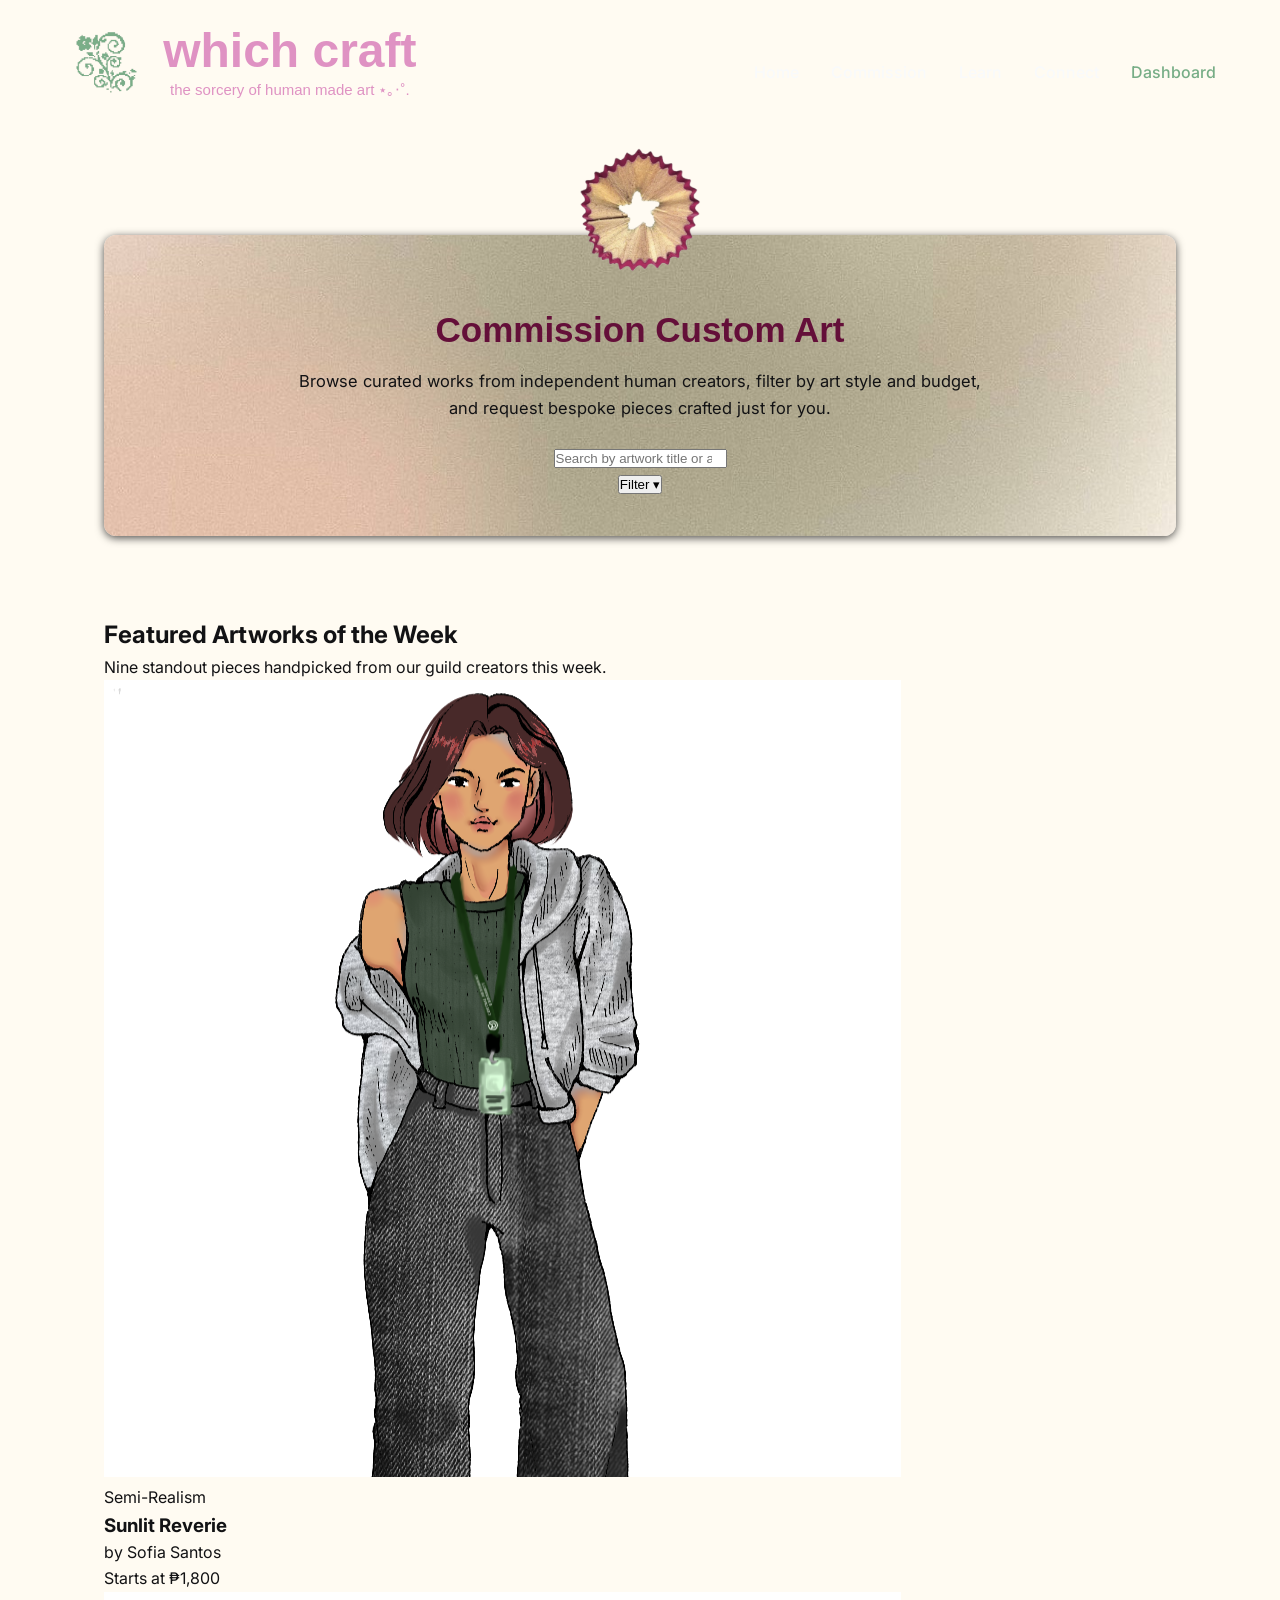
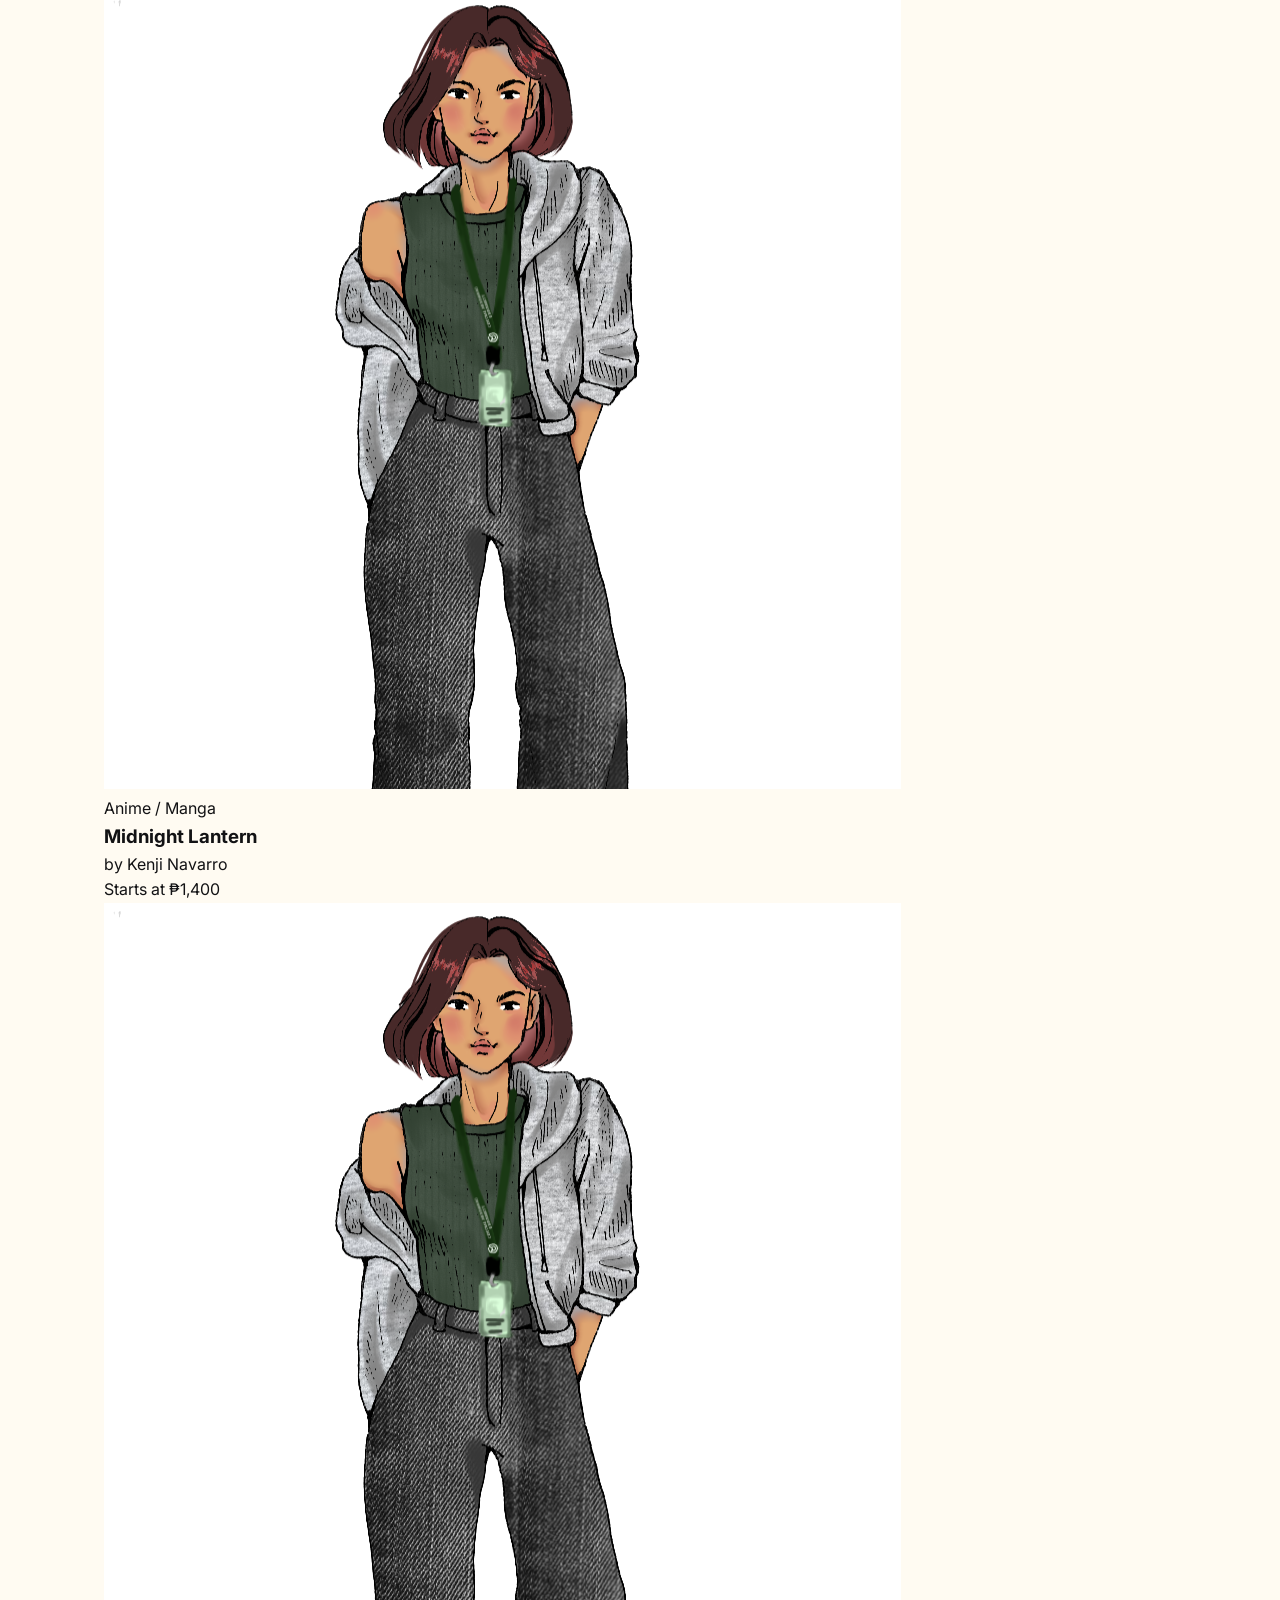
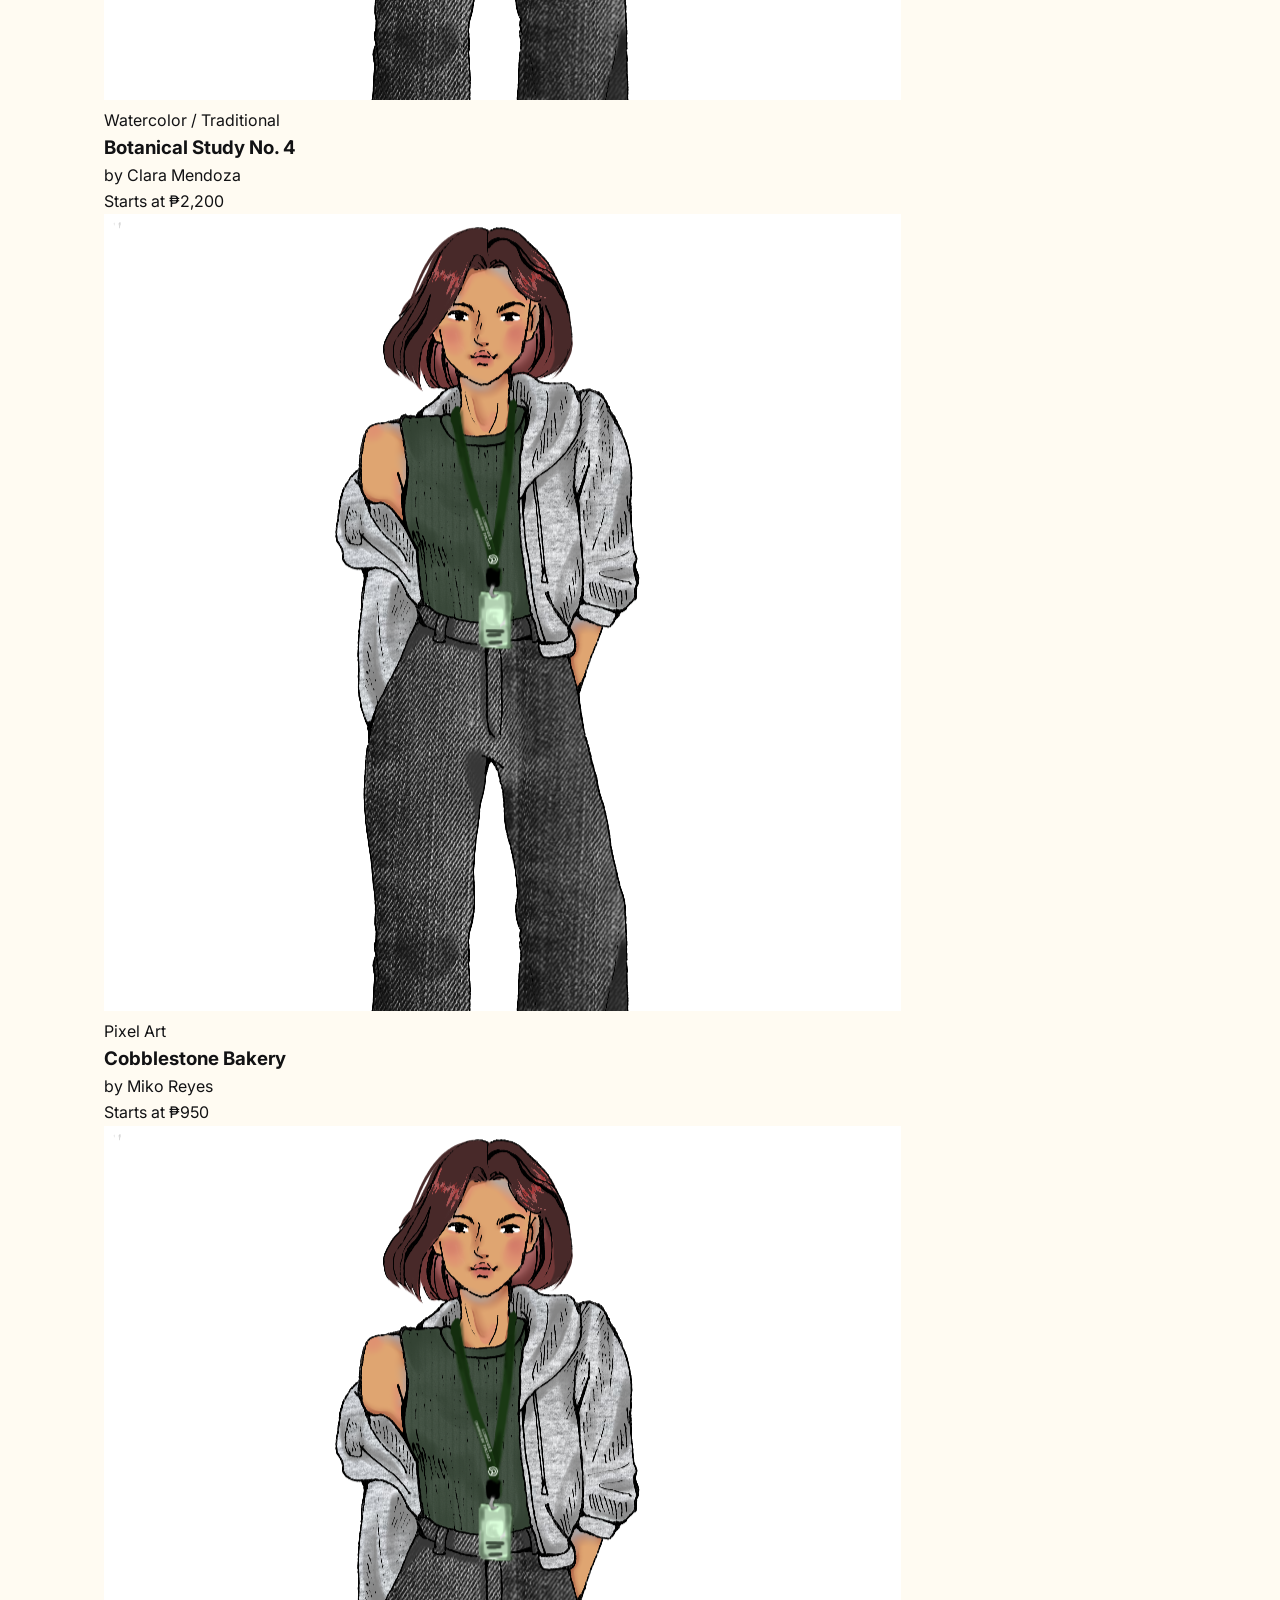
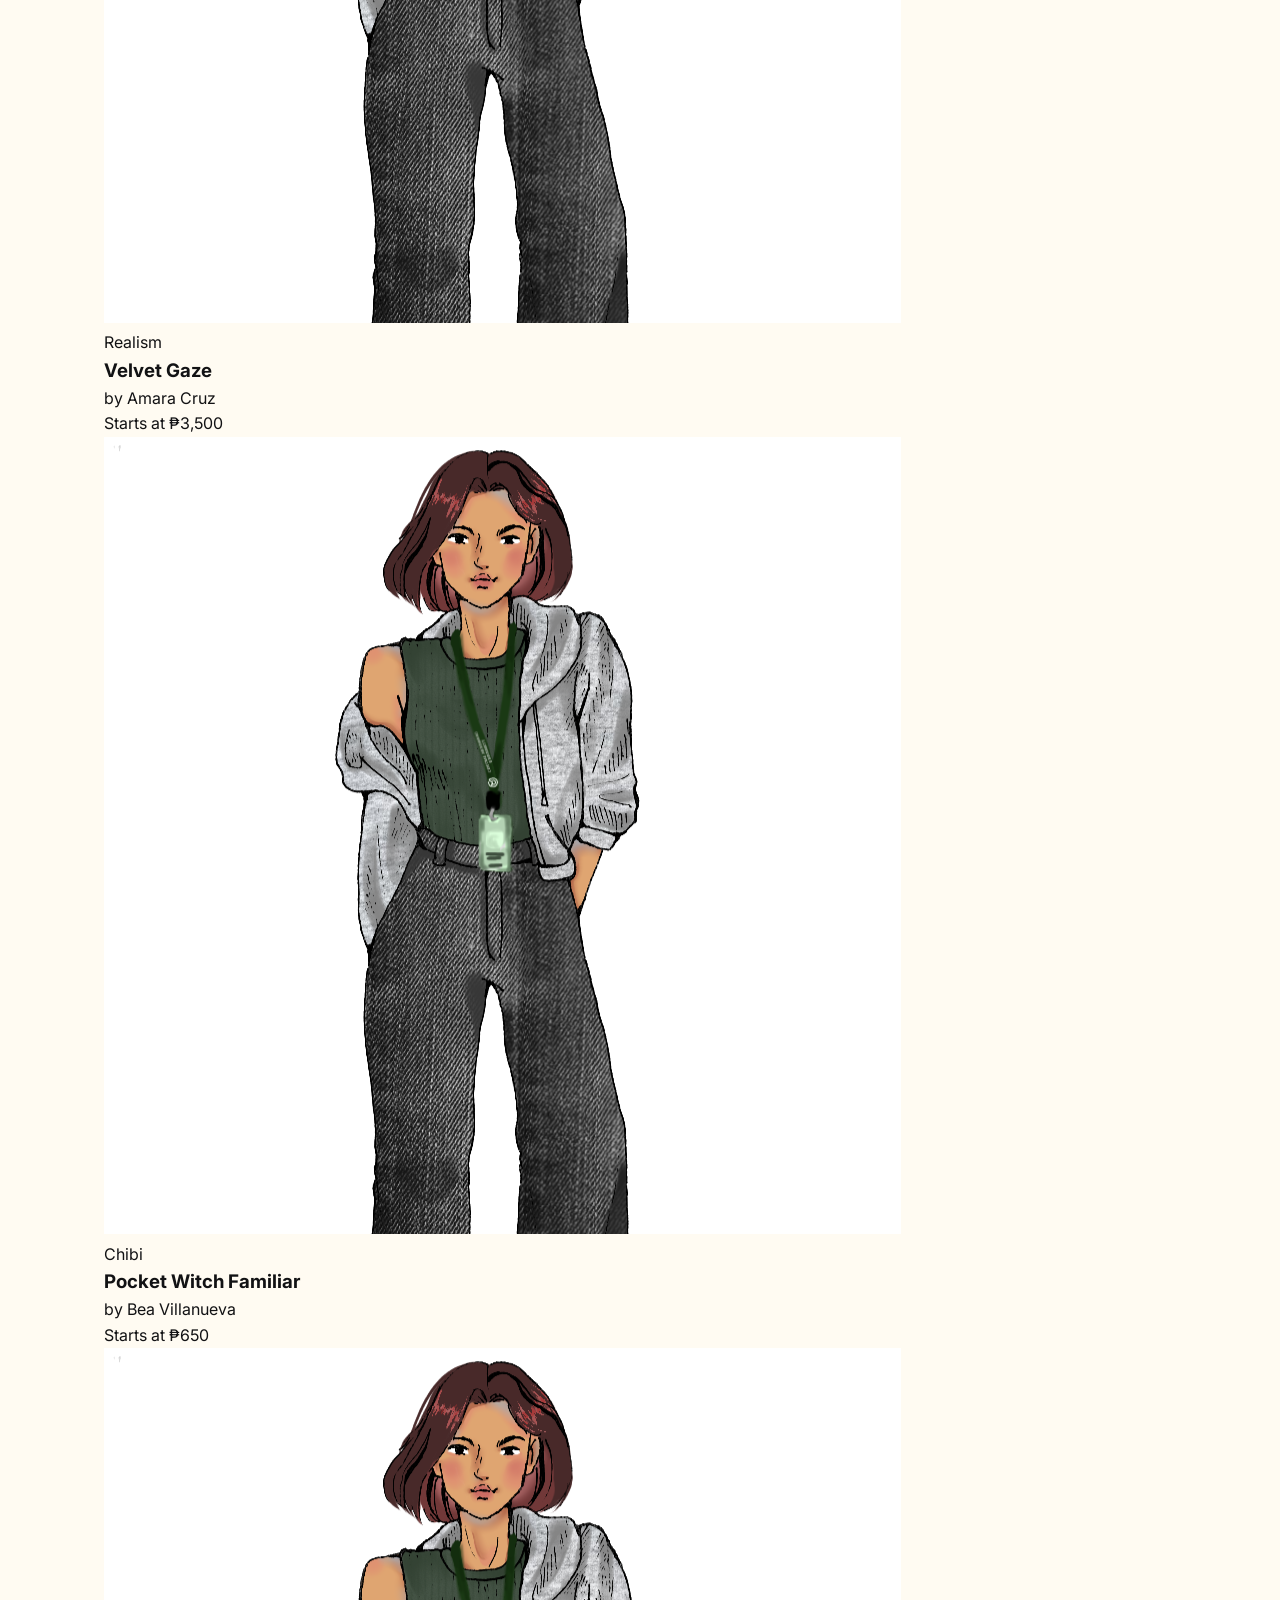
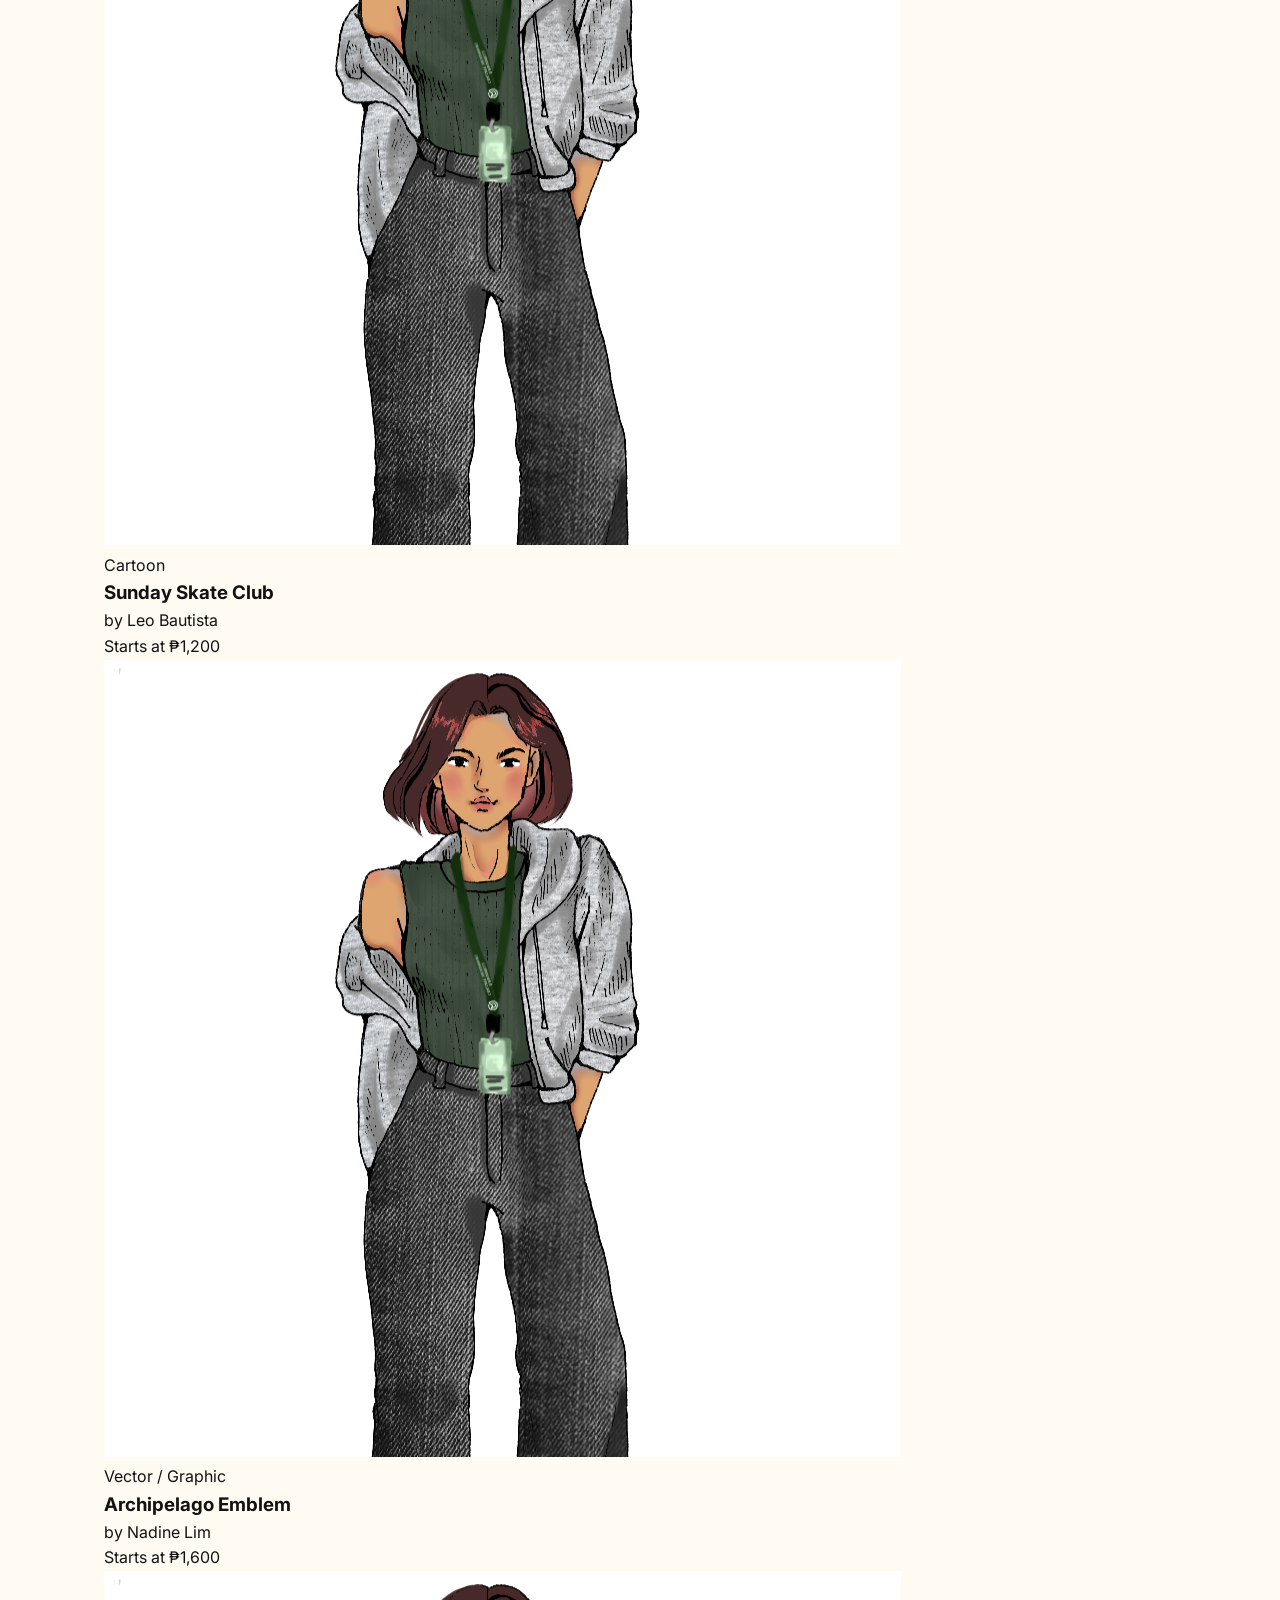
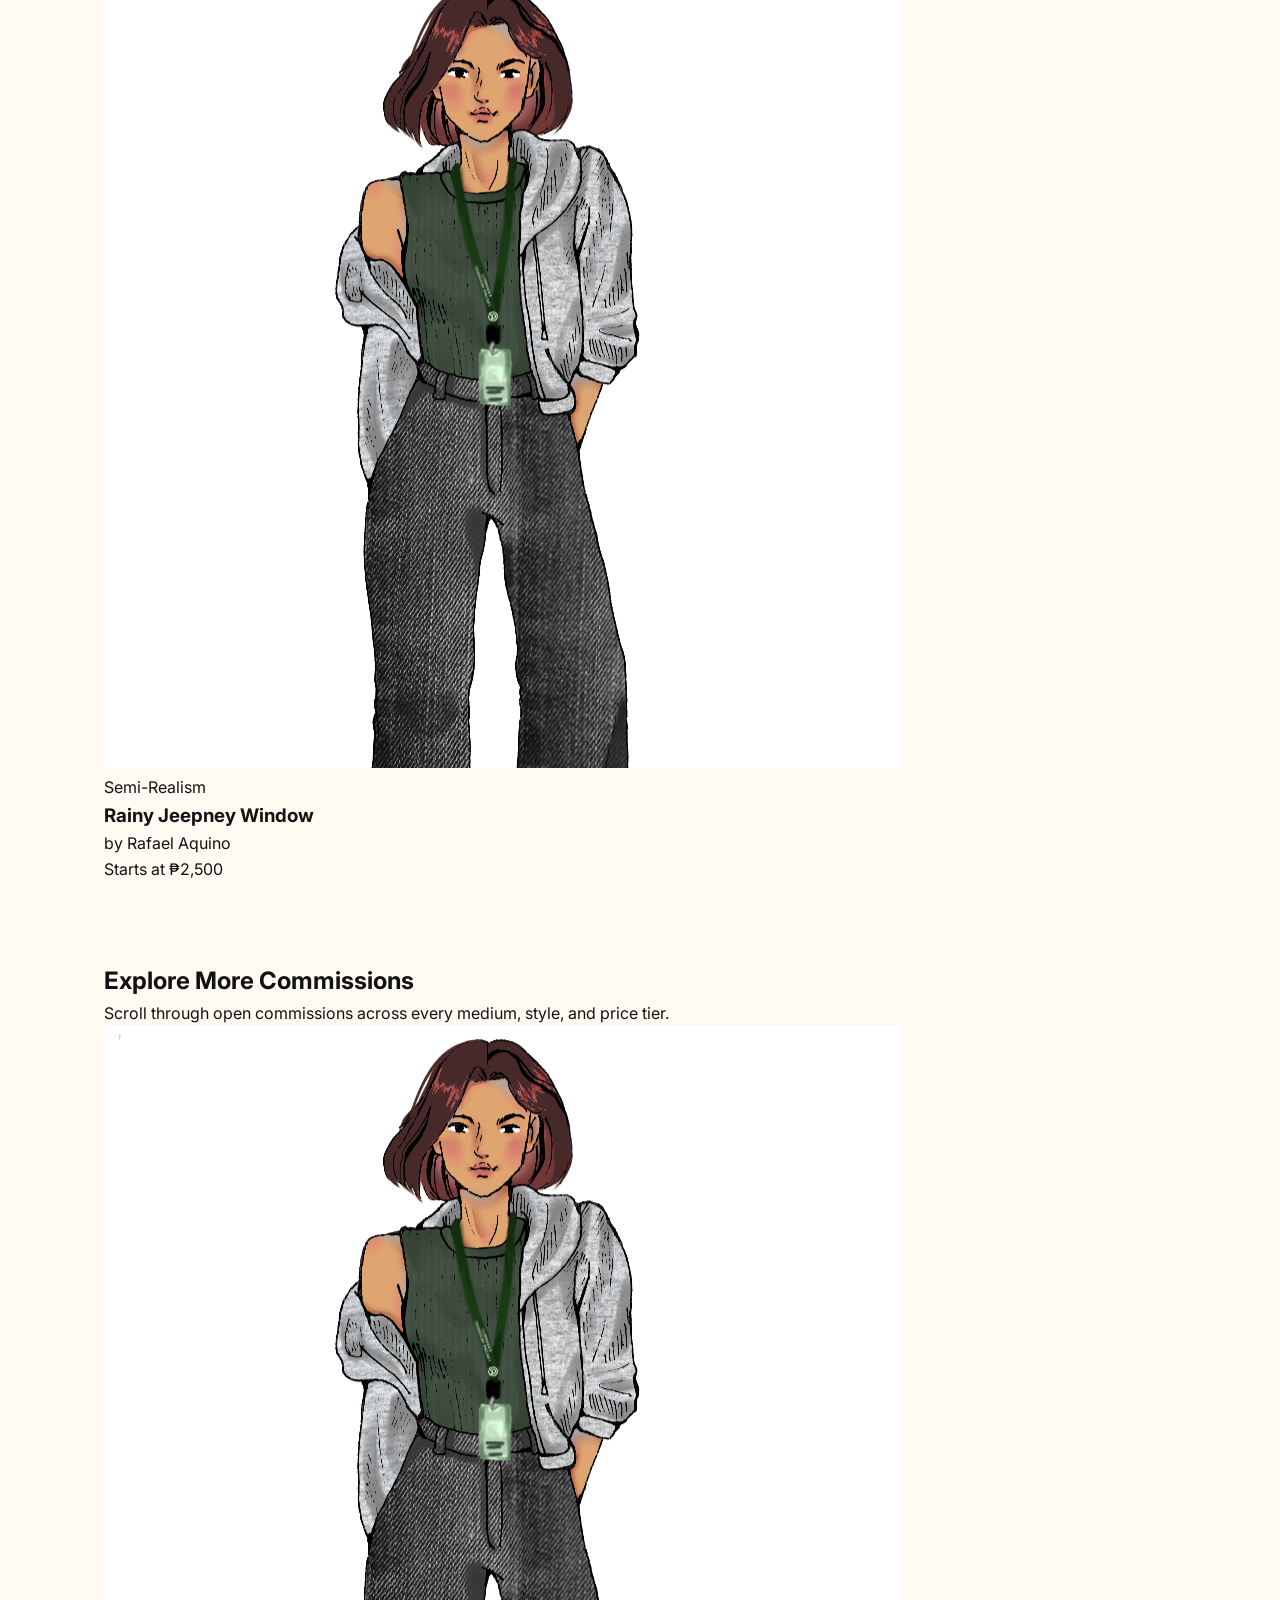
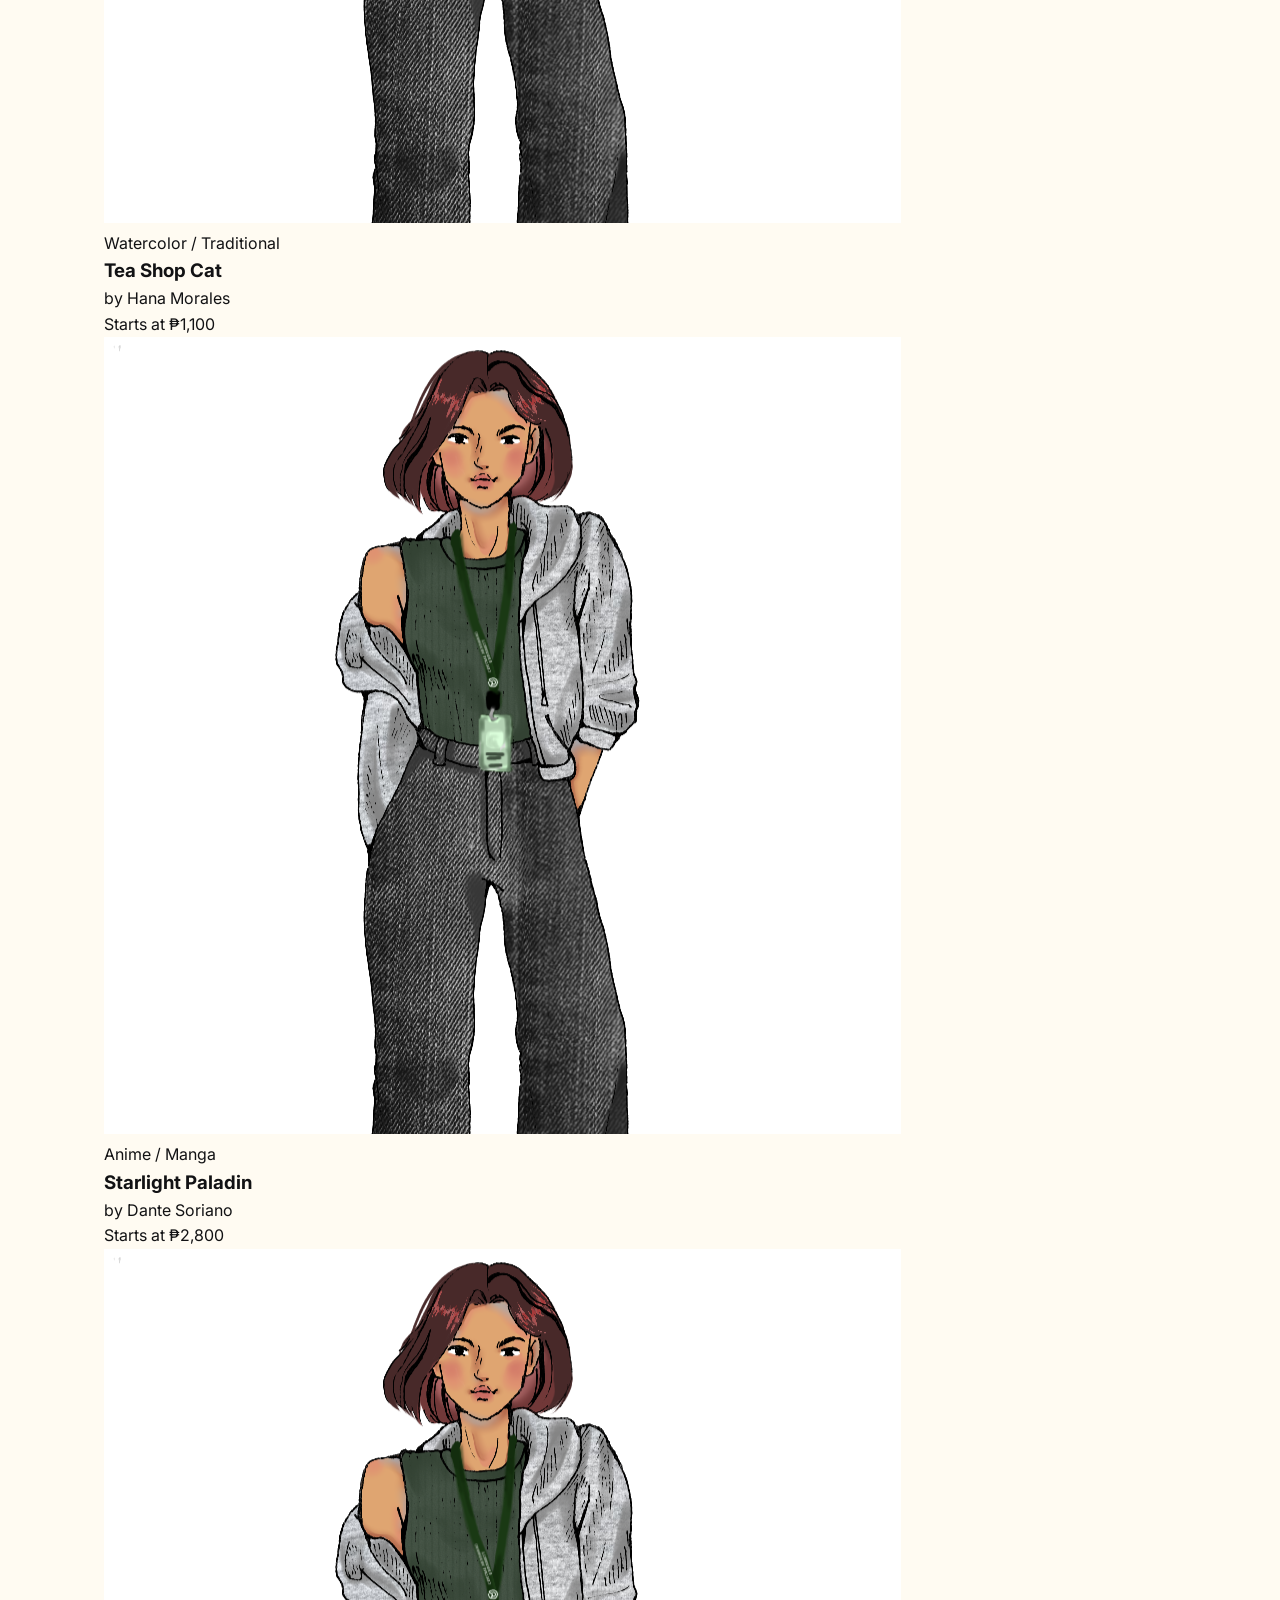
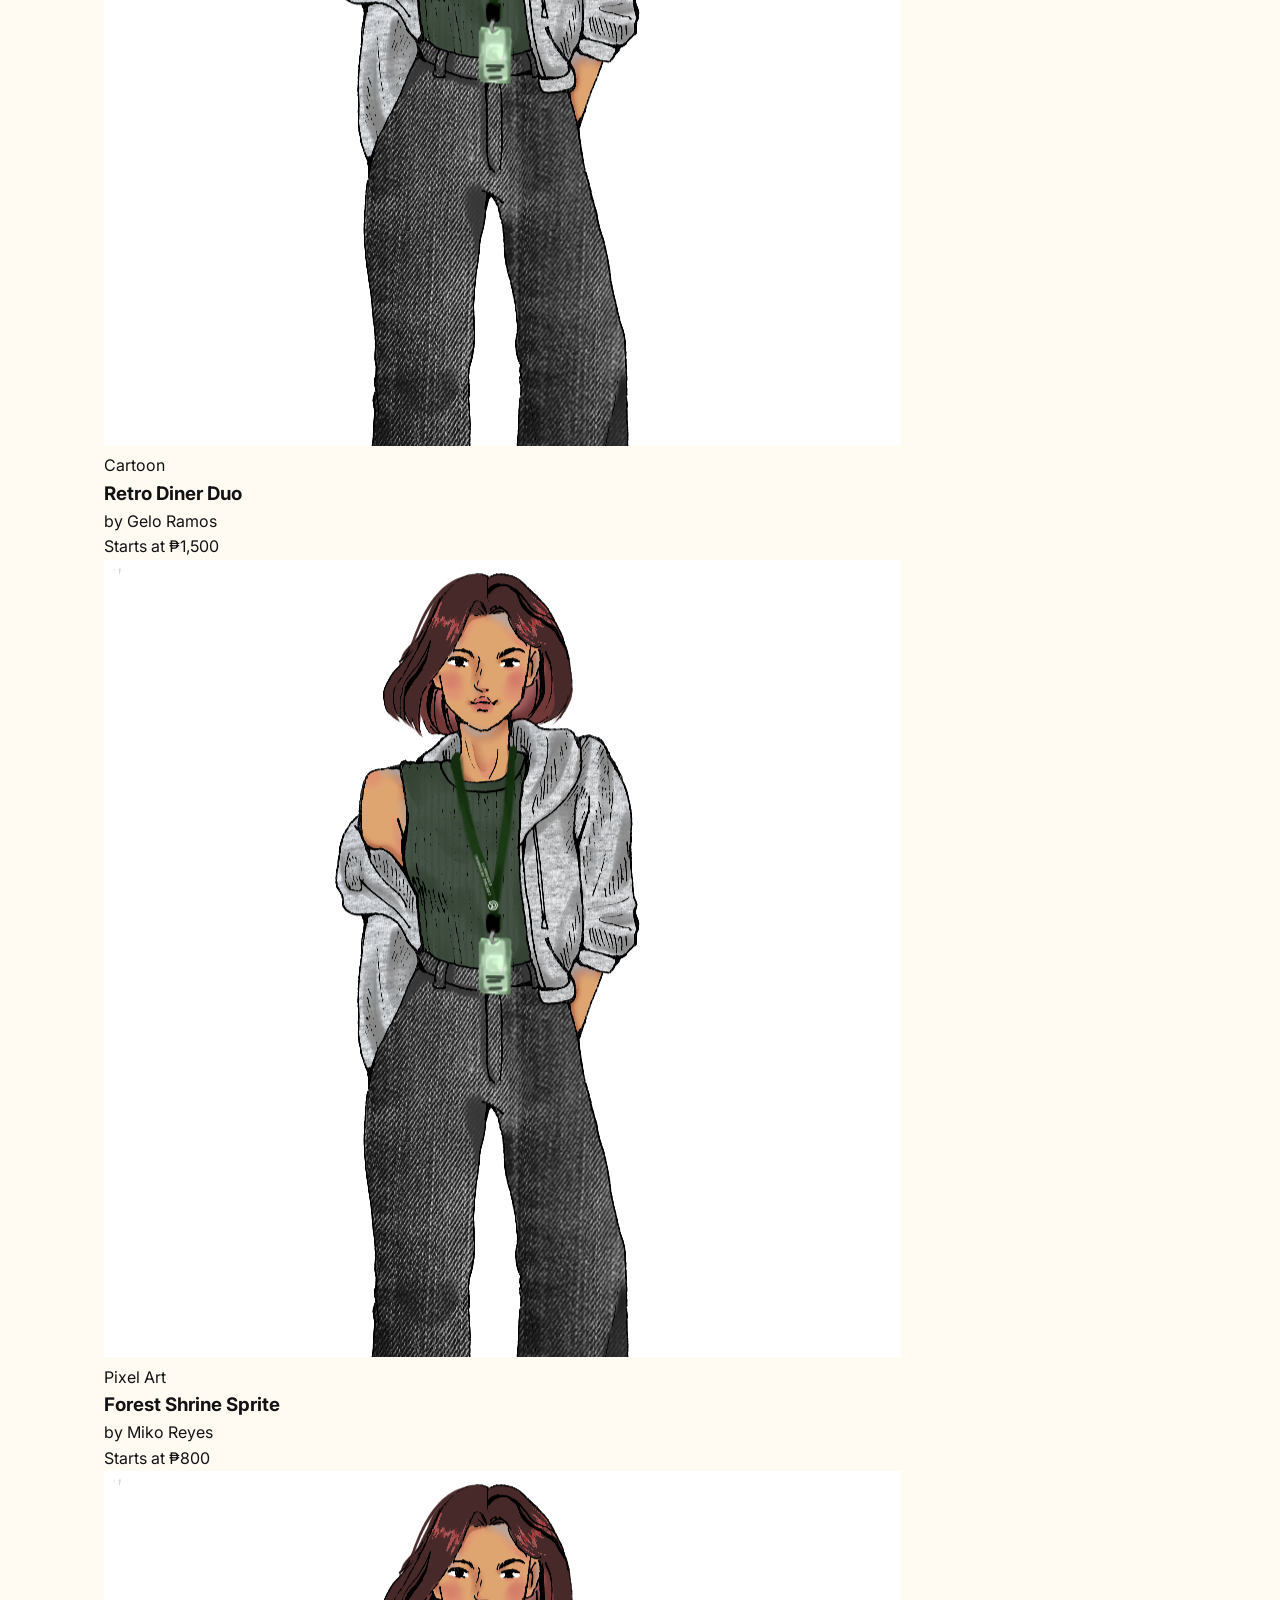
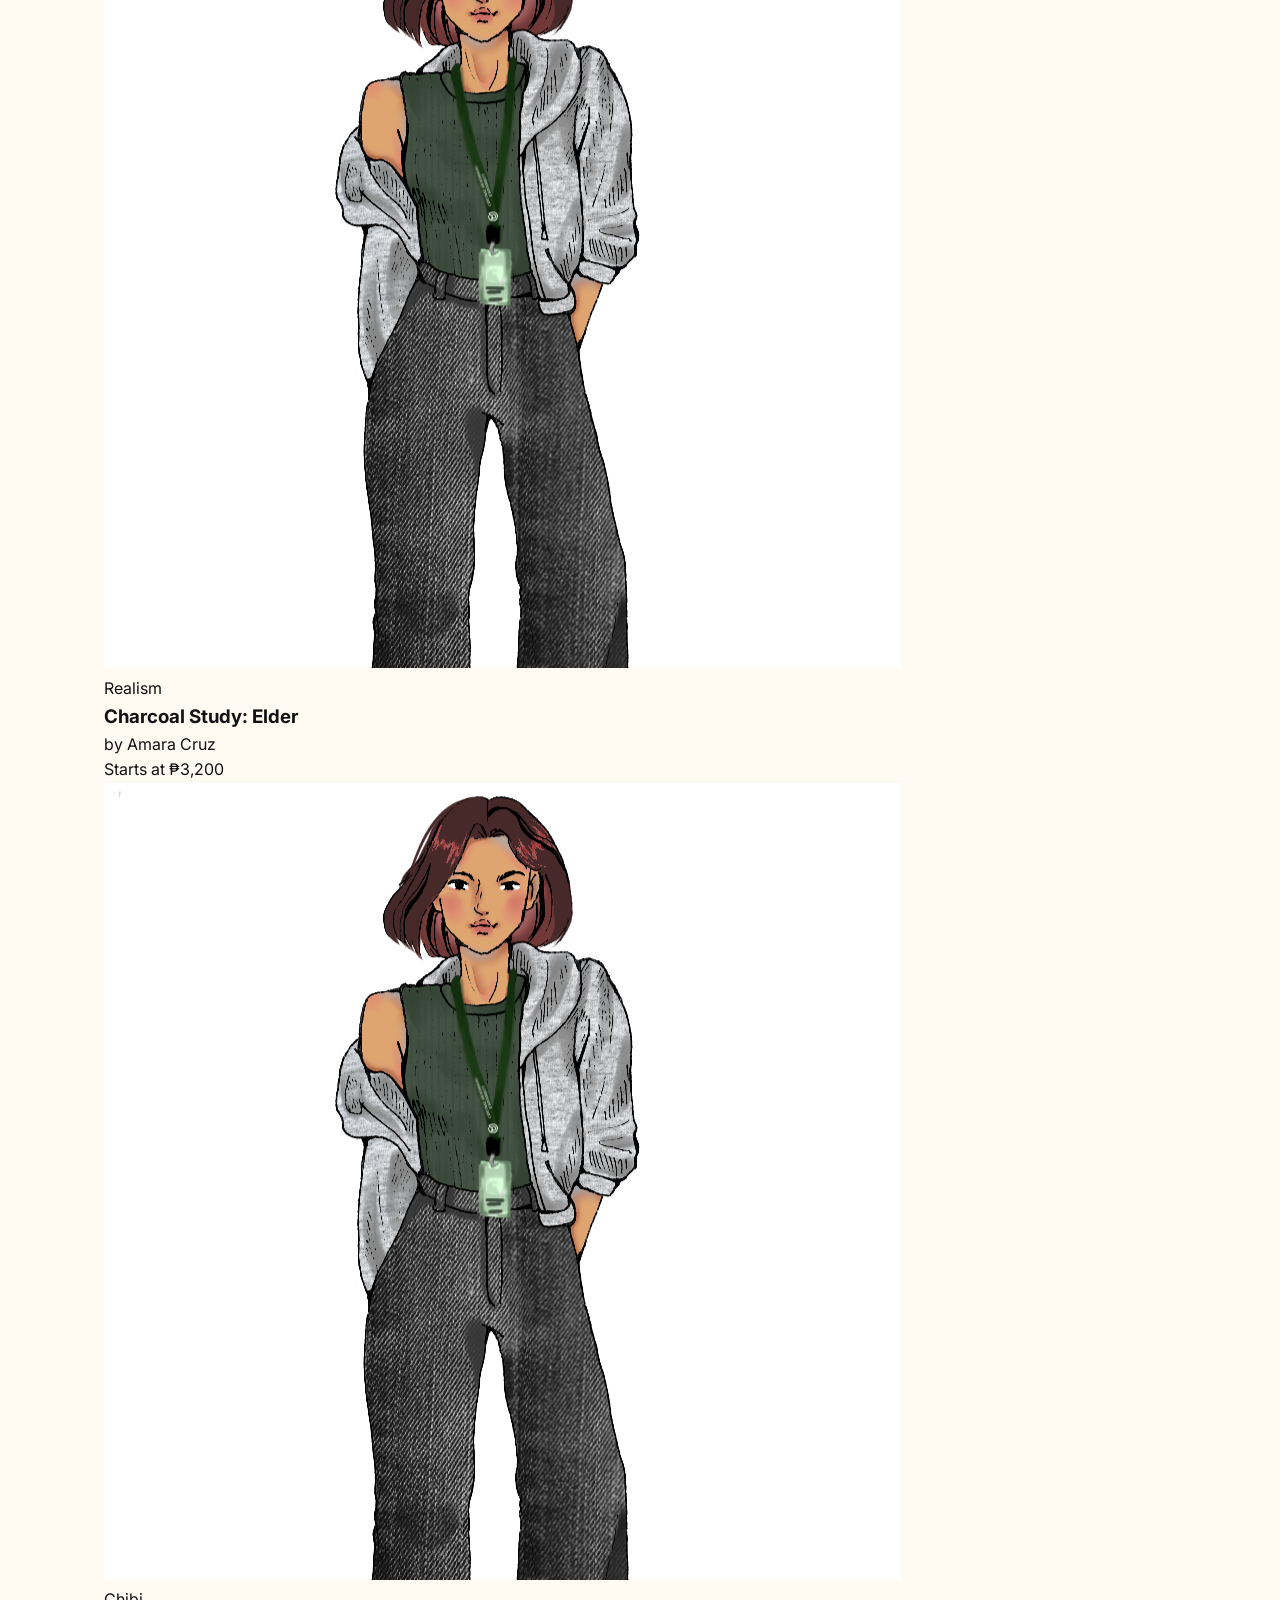
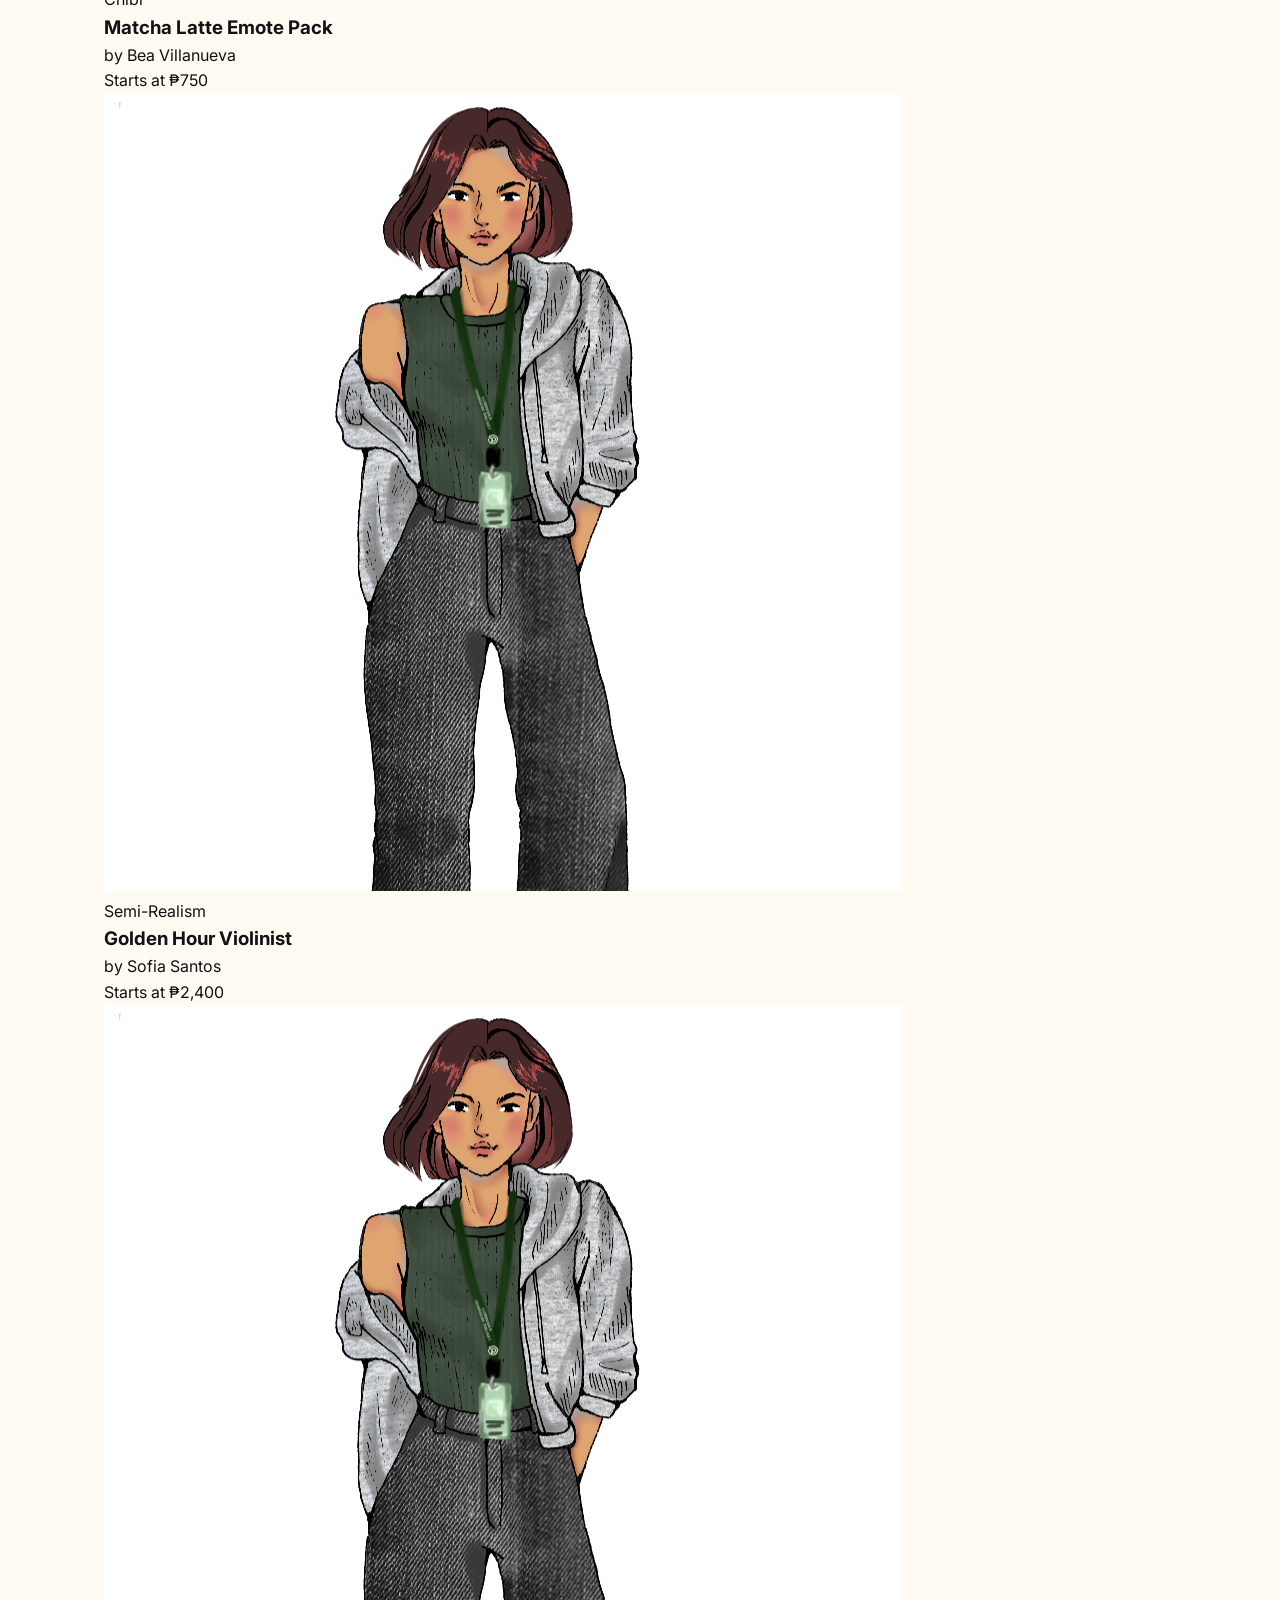
==== commit 4bc53c25: "replaced the "#" in the navs of otehr html files, and created the html for the learn page." ====
--- a/commission.html
+++ b/commission.html
@@ -26,10 +26,10 @@
         <nav>
             <ul>
                 <li><a href="index.html">Home</a></li>
-                <li><a href="commission.html" class="active">Commission</a></li>
-                <li><a href="#">Learn</a></li>
+                <li><a href="commission.html">Commission</a></li>
+                <li><a href="learn.html">Learn</a></li>
                 <li><a href="connect.html">Connect</a></li>
-                <li><a href="#">Dashboard</a></li>
+                <li><a href="dashboard.html" class="active">Dashboard</a></li>
             </ul>
         </nav>
     </header>
--- a/css/style.css
+++ b/css/style.css
@@ -259,8 +259,8 @@
 /* Gallery Showcase Image */
 .artwork-card {
     position: relative;
-    width: 200px;
-    height: 200px;
+    width: 300px;
+    height: 300px;
     border-radius: 8px;
     overflow: hidden;
     box-shadow: 0 2px 8px rgba(0, 0, 0, 0.7);
@@ -336,10 +336,6 @@
     margin-top: 24px;
 }
 
-.gallery img.hidden {
-    display: none;
-}
-
 .view-more {
     text-align: center;
     margin-top: 24px;
